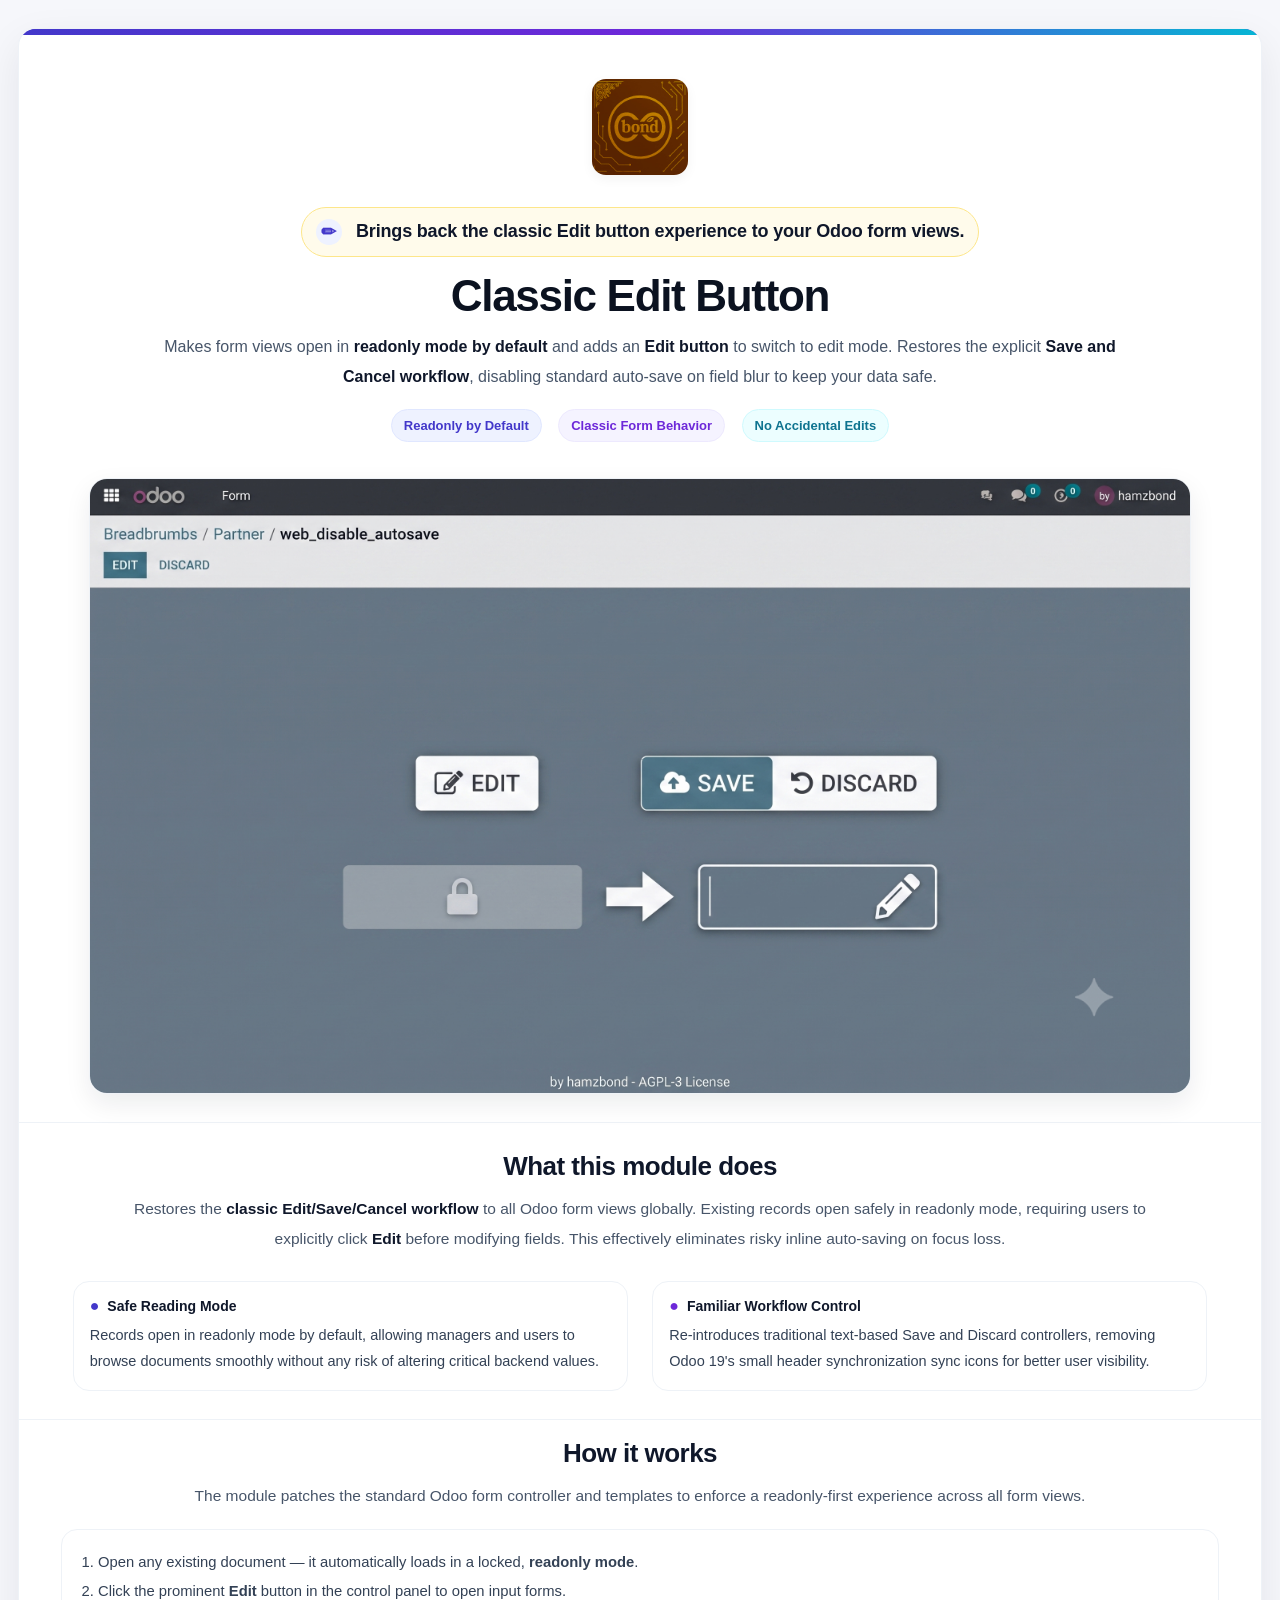
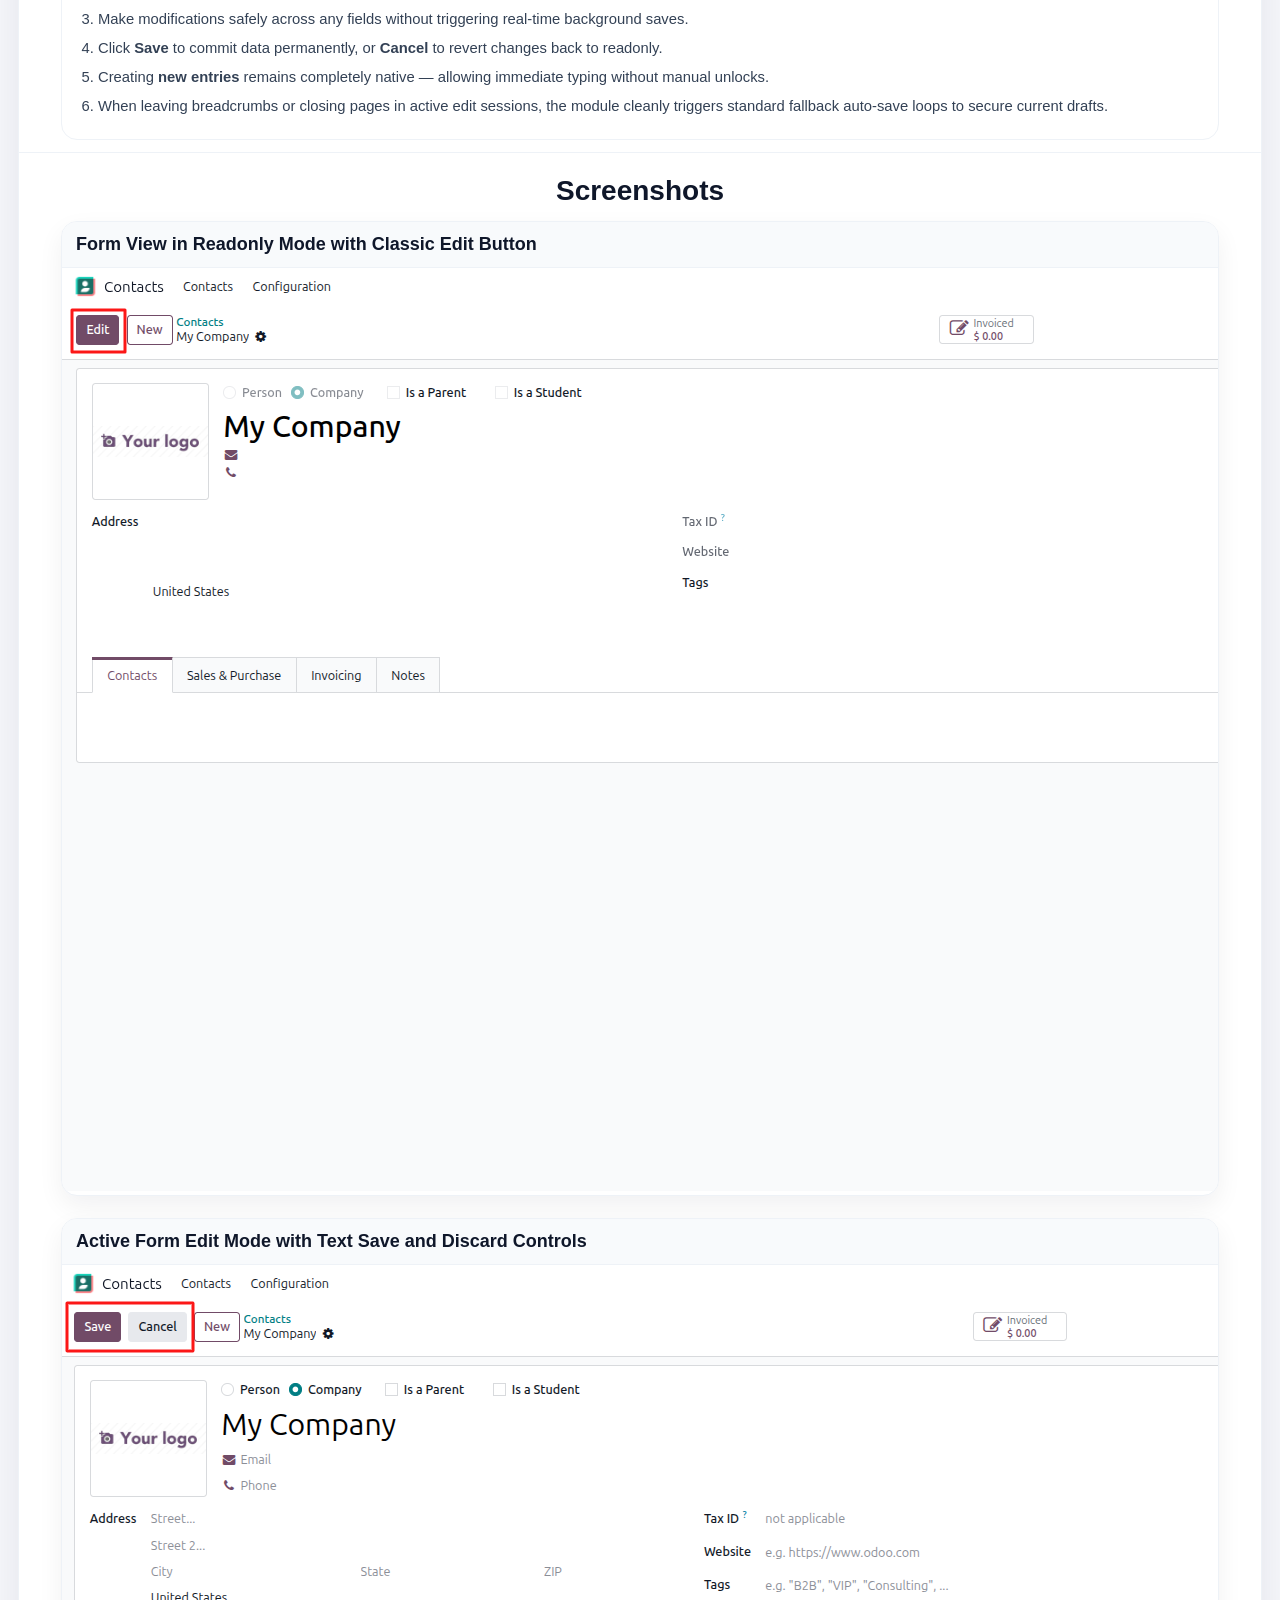
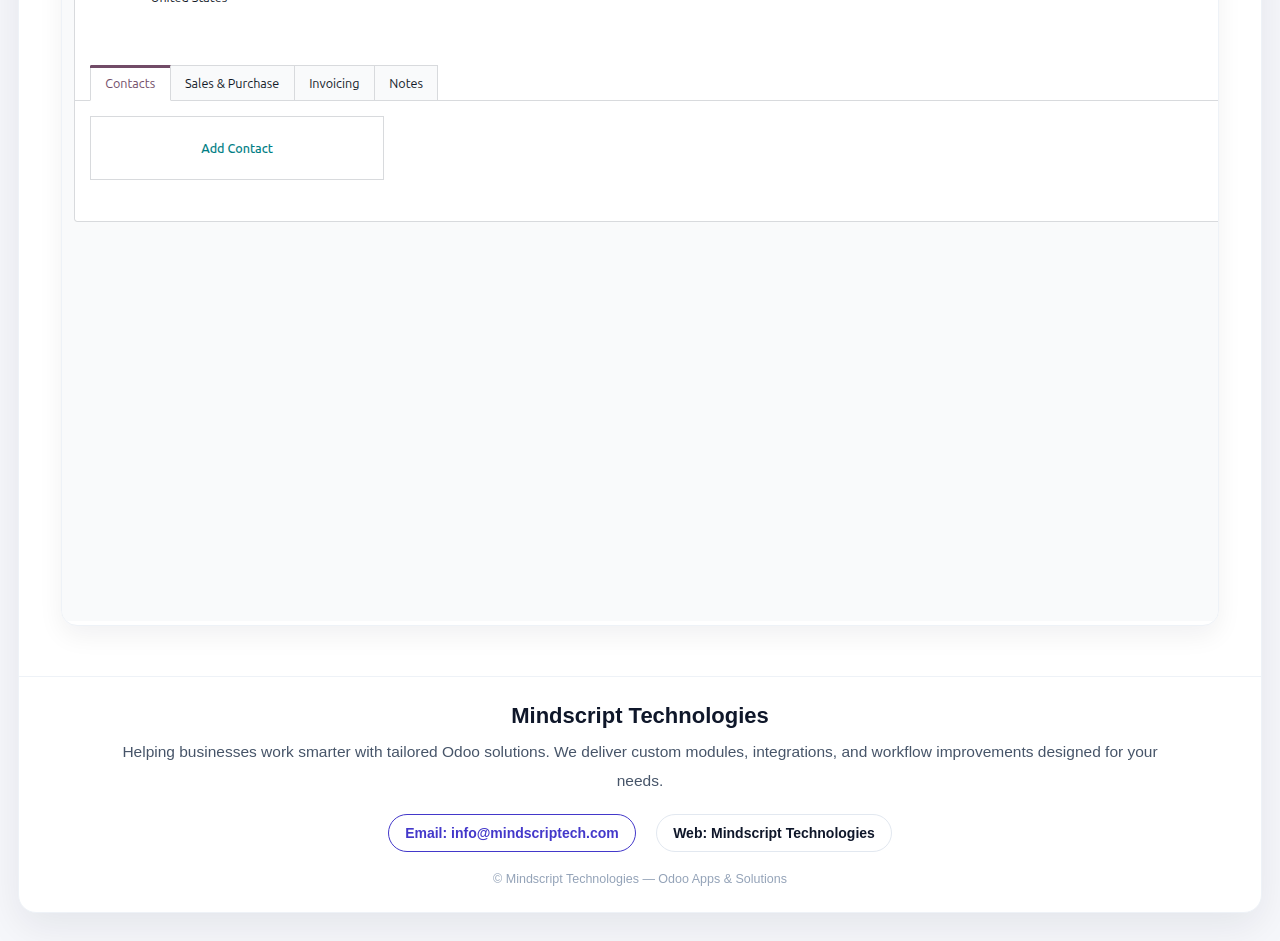
==== odoo_classic_edit_button/static/description/index.html @ 6f73bb9c "update" ====
<!DOCTYPE html>
<html lang="en">
<head>
    <meta charset="UTF-8"/>
    <meta name="viewport" content="width=device-width, initial-scale=1.0"/>
    <title>Classic Edit Button | Mindscript Technologies</title>
</head>

<body style="margin:0; padding:0; background:#f6f7fb; color:#0f172a; font-family:-apple-system,BlinkMacSystemFont,'Segoe UI',Roboto,Arial,sans-serif;">

<div style="max-width:1400px; margin:28px auto; padding:0 18px;">

    <div style="background:#ffffff; border-radius:18px; box-shadow:0 14px 40px rgba(15,23,42,0.08); overflow:hidden; border:1px solid #eef2f7;">

        <div style="height:6px; background:#4338ca; background-image:linear-gradient(90deg,#4338ca 0%,#6d28d9 50%,#06b6d4 100%);"></div>

        <div style="padding:44px 42px 28px 42px; text-align:center; border-bottom:1px solid #eef2f7;">
            <img src="icon.png" alt="Classic Edit Button Icon"
                 style="width:96px; height:auto; display:block; margin:0 auto 18px auto; border-radius:14px; box-shadow:0 4px 12px rgba(0,0,0,0.05);">

            <div style="margin:14px auto 0 auto; max-width:1050px; display:inline-block; padding:10px 14px; border-radius:999px; background:#fffbeb; border:1px solid #fde68a;">
                <span style="display:inline-block; width:26px; height:26px; border-radius:999px; text-align:center; line-height:26px; background:#eef2ff; color:#4338ca; font-size:18px; font-weight:900; vertical-align:middle;">&#x270F;</span>
                <span style="display:inline-block; margin-left:10px; font-size:18px; line-height:1.55; font-weight:900; color:#0f172a; letter-spacing:-0.01em; vertical-align:middle;">
                    Brings back the classic Edit button experience to your Odoo form views.
                </span>
            </div>

            <h1 style="margin:14px 0 0 0; font-size:44px; line-height:1.12; font-weight:900; letter-spacing:-0.03em; color:#0b1220;">
                Classic Edit Button
            </h1>

            <p style="margin:12px auto 0 auto; font-size:16px; line-height:1.85; max-width:980px; color:#475569;">
                Makes form views open in <b style="color:#0f172a;">readonly mode by default</b> and adds an
                <b style="color:#0f172a;">Edit button</b> to switch to edit mode.
                Restores the explicit <b style="color:#0f172a;">Save and Cancel workflow</b>, disabling standard auto-save on field blur to keep your data safe.
            </p>

            <div style="margin-top:18px;">
                <span style="display:inline-block; padding:8px 12px; margin:0 6px 10px 6px; border-radius:999px; background:#eef2ff; border:1px solid #e0e7ff; font-size:13px; font-weight:800; color:#4338ca;">Readonly by Default</span>
                <span style="display:inline-block; padding:8px 12px; margin:0 6px 10px 6px; border-radius:999px; background:#f5f3ff; border:1px solid #ede9fe; font-size:13px; font-weight:800; color:#6d28d9;">Classic Form Behavior</span>
                <span style="display:inline-block; padding:8px 12px; margin:0 6px 10px 6px; border-radius:999px; background:#ecfeff; border:1px solid #cffafe; font-size:13px; font-weight:800; color:#0e7490;">No Accidental Edits</span>
            </div>
            
            <div style="max-width:1100px; margin:26px auto 0 auto; border:1px solid #eef2f7; border-radius:18px; overflow:hidden; box-shadow:0 10px 26px rgba(15,23,42,0.08);">
                <img src="banner.png" alt="Classic Edit Button — Mindscript Technologies"
                     style="width:100%; height:auto; display:block;">
            </div>
        </div>

        <div style="padding:28px 42px 18px 42px;">
            <h2 style="margin:0; font-size:26px; font-weight:900; letter-spacing:-0.02em; text-align:center; color:#0f172a;">
                What this module does
            </h2>

            <p style="margin:12px auto 0 auto; font-size:15.5px; line-height:1.9; max-width:1050px; color:#475569; text-align:center;">
                Restores the <b style="color:#0f172a;">classic Edit/Save/Cancel workflow</b> to all Odoo form views globally.
                Existing records open safely in readonly mode, requiring users to explicitly click <b style="color:#0f172a;">Edit</b> before modifying fields. 
                This effectively eliminates risky inline auto-saving on focus loss.
            </p>

            <div style="text-align:center; margin-top:18px;">
                <div style="display:inline-block; vertical-align:top; width:45%; min-width:300px; border:1px solid #eef2f7; border-radius:16px; padding:16px; margin:10px; background:#ffffff; text-align:left;">
                    <div style="display:flex; align-items:center; margin-bottom:8px;">
                        <span style="color:#4338ca; font-size:16px; line-height:1; vertical-align:middle;">&#9679;</span>
                        <div style="font-size:14px; font-weight:900; color:#0f172a; margin-left:8px;">Safe Reading Mode</div>
                    </div>
                    <div style="font-size:14.5px; line-height:1.8; color:#334155;">
                        Records open in readonly mode by default, allowing managers and users to browse documents smoothly without any risk of altering critical backend values.
                    </div>
                </div>

                <div style="display:inline-block; vertical-align:top; width:45%; min-width:300px; border:1px solid #eef2f7; border-radius:16px; padding:16px; margin:10px; background:#ffffff; text-align:left;">
                    <div style="display:flex; align-items:center; margin-bottom:8px;">
                        <span style="color:#6d28d9; font-size:16px; line-height:1; vertical-align:middle;">&#9679;</span>
                        <div style="font-size:14px; font-weight:900; color:#0f172a; margin-left:8px;">Familiar Workflow Control</div>
                    </div>
                    <div style="font-size:14.5px; line-height:1.8; color:#334155;">
                        Re-introduces traditional text-based Save and Discard controllers, removing Odoo 19's small header synchronization sync icons for better user visibility.
                    </div>
                </div>
            </div>
        </div>

        <div style="padding:18px 42px 12px 42px; border-top:1px solid #eef2f7;">
            <h2 style="margin:0; font-size:26px; font-weight:900; letter-spacing:-0.02em; text-align:center; color:#0f172a;">
                How it works
            </h2>

            <p style="margin:12px auto 0 auto; font-size:15.5px; line-height:1.9; max-width:1050px; color:#475569; text-align:center;">
                The module patches the standard Odoo form controller and templates to enforce a readonly-first experience across all form views.
            </p>

            <div style="max-width:1280px; margin:18px auto 0 auto; border:1px solid #eef2f7; border-radius:16px; padding:18px; background:#ffffff;">
                <ol style="margin:0; padding-left:18px; color:#334155; font-size:14.8px; line-height:1.95;">
                    <li>Open any existing document — it automatically loads in a locked, <b>readonly mode</b>.</li>
                    <li>Click the prominent <b>Edit</b> button in the control panel to open input forms.</li>
                    <li>Make modifications safely across any fields without triggering real-time background saves.</li>
                    <li>Click <b>Save</b> to commit data permanently, or <b>Cancel</b> to revert changes back to readonly.</li>
                    <li>Creating <b>new entries</b> remains completely native — allowing immediate typing without manual unlocks.</li>
                    <li>When leaving breadcrumbs or closing pages in active edit sessions, the module cleanly triggers standard fallback auto-save loops to secure current drafts.</li>
                </ol>
            </div>
        </div>

        <div style="padding:0 42px 28px 42px; border-top:1px solid #eef2f7;">
            <h2 style="margin:22px 0 14px 0; font-size:28px; font-weight:900; text-align:center; color:#0f172a;">
                Screenshots
            </h2>
            
            <div style="max-width:1200px; margin:0 auto 22px auto; border:1px solid #eef2f7; border-radius:16px; overflow:hidden; box-shadow:0 10px 26px rgba(15,23,42,0.06); background:#ffffff;">
                <div style="padding:12px 14px; font-weight:900; font-size:18px; color:#0f172a; background:#f8fafc; border-bottom:1px solid #eef2f7;">
                    Form View in Readonly Mode with Classic Edit Button
                </div>
                <img src="screenshot1.png" alt="Readonly Mode with Edit Button">
            </div>

            <div style="max-width:1200px; margin:0 auto 22px auto; border:1px solid #eef2f7; border-radius:16px; overflow:hidden; box-shadow:0 10px 26px rgba(15,23,42,0.06); background:#ffffff;">
                <div style="padding:12px 14px; font-weight:900; font-size:18px; color:#0f172a; background:#f8fafc; border-bottom:1px solid #eef2f7;">
                    Active Form Edit Mode with Text Save and Discard Controls
                </div>
                <img src="screenshot2.png" alt="Edit Mode with Save and Cancel">
            </div>
        </div>

        <div style="padding:26px 42px; text-align:center; border-top:1px solid #eef2f7;">
            <div style="font-size:22px; font-weight:900; margin-bottom:8px; color:#0f172a;">Mindscript Technologies</div>

            <p style="margin:0 auto 12px auto; font-size:15.5px; line-height:1.9; max-width:1050px; color:#475569;">
                Helping businesses work smarter with tailored Odoo solutions.
                We deliver custom modules, integrations, and workflow improvements designed for your needs.
            </p>

            <div style="margin-top:10px;">
                <a href="mailto:info@mindscriptech.com" target="_blank" rel="noopener noreferrer"
                   style="display:inline-block; margin:6px 8px; padding:10px 16px; border-radius:999px; text-decoration:none; font-size:14px; font-weight:900; color:#4338ca; border:1px solid #4338ca;">
                    Email: info@mindscriptech.com
                </a>
                <a href="https://www.mindscriptech.com" target="_blank" rel="noopener noreferrer"
                   style="display:inline-block; margin:6px 8px; padding:10px 16px; border-radius:999px; text-decoration:none; font-size:14px; font-weight:900; color:#0f172a; border:1px solid #e2e8f0;">
                    Web: Mindscript Technologies
                </a>
            </div>

            <div style="margin-top:14px; font-size:12.5px; color:#94a3b8;">
                © Mindscript Technologies — Odoo Apps & Solutions
            </div>
        </div>

    </div>
</div>

</body>
</html>
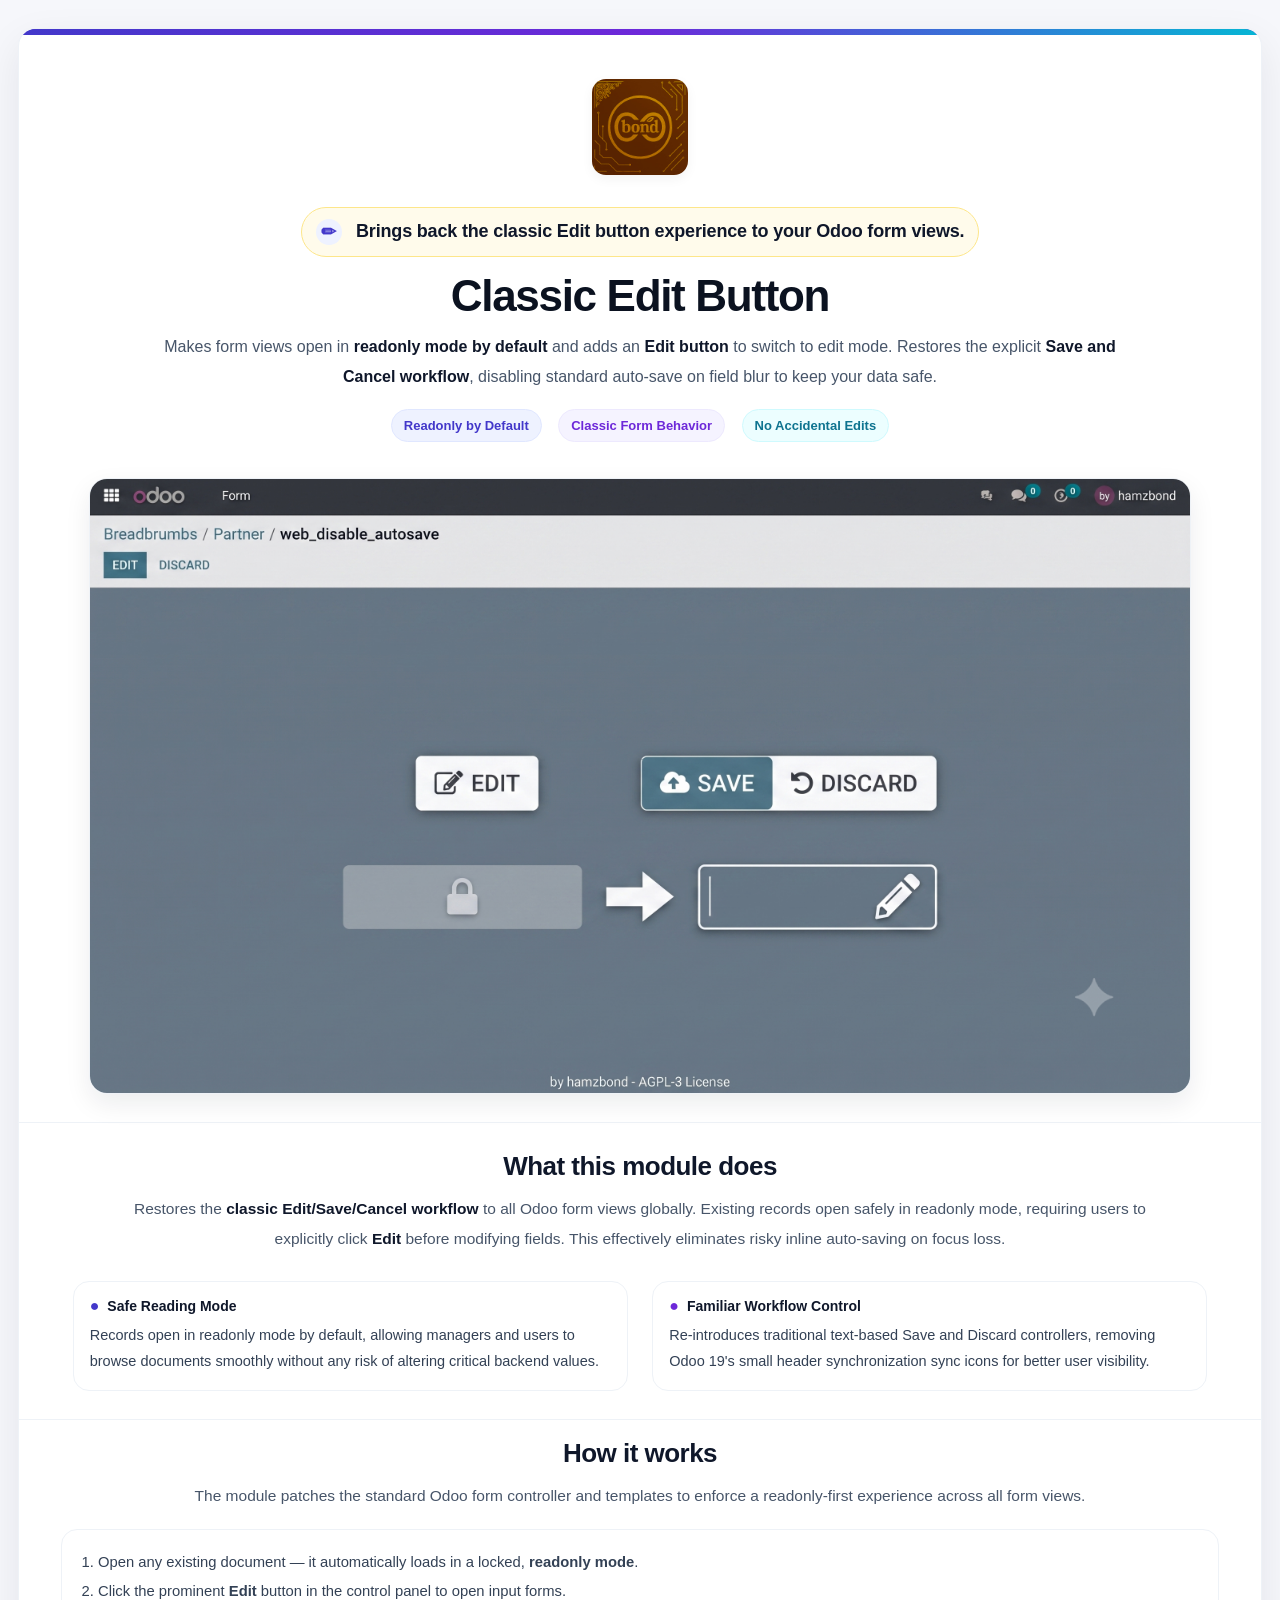
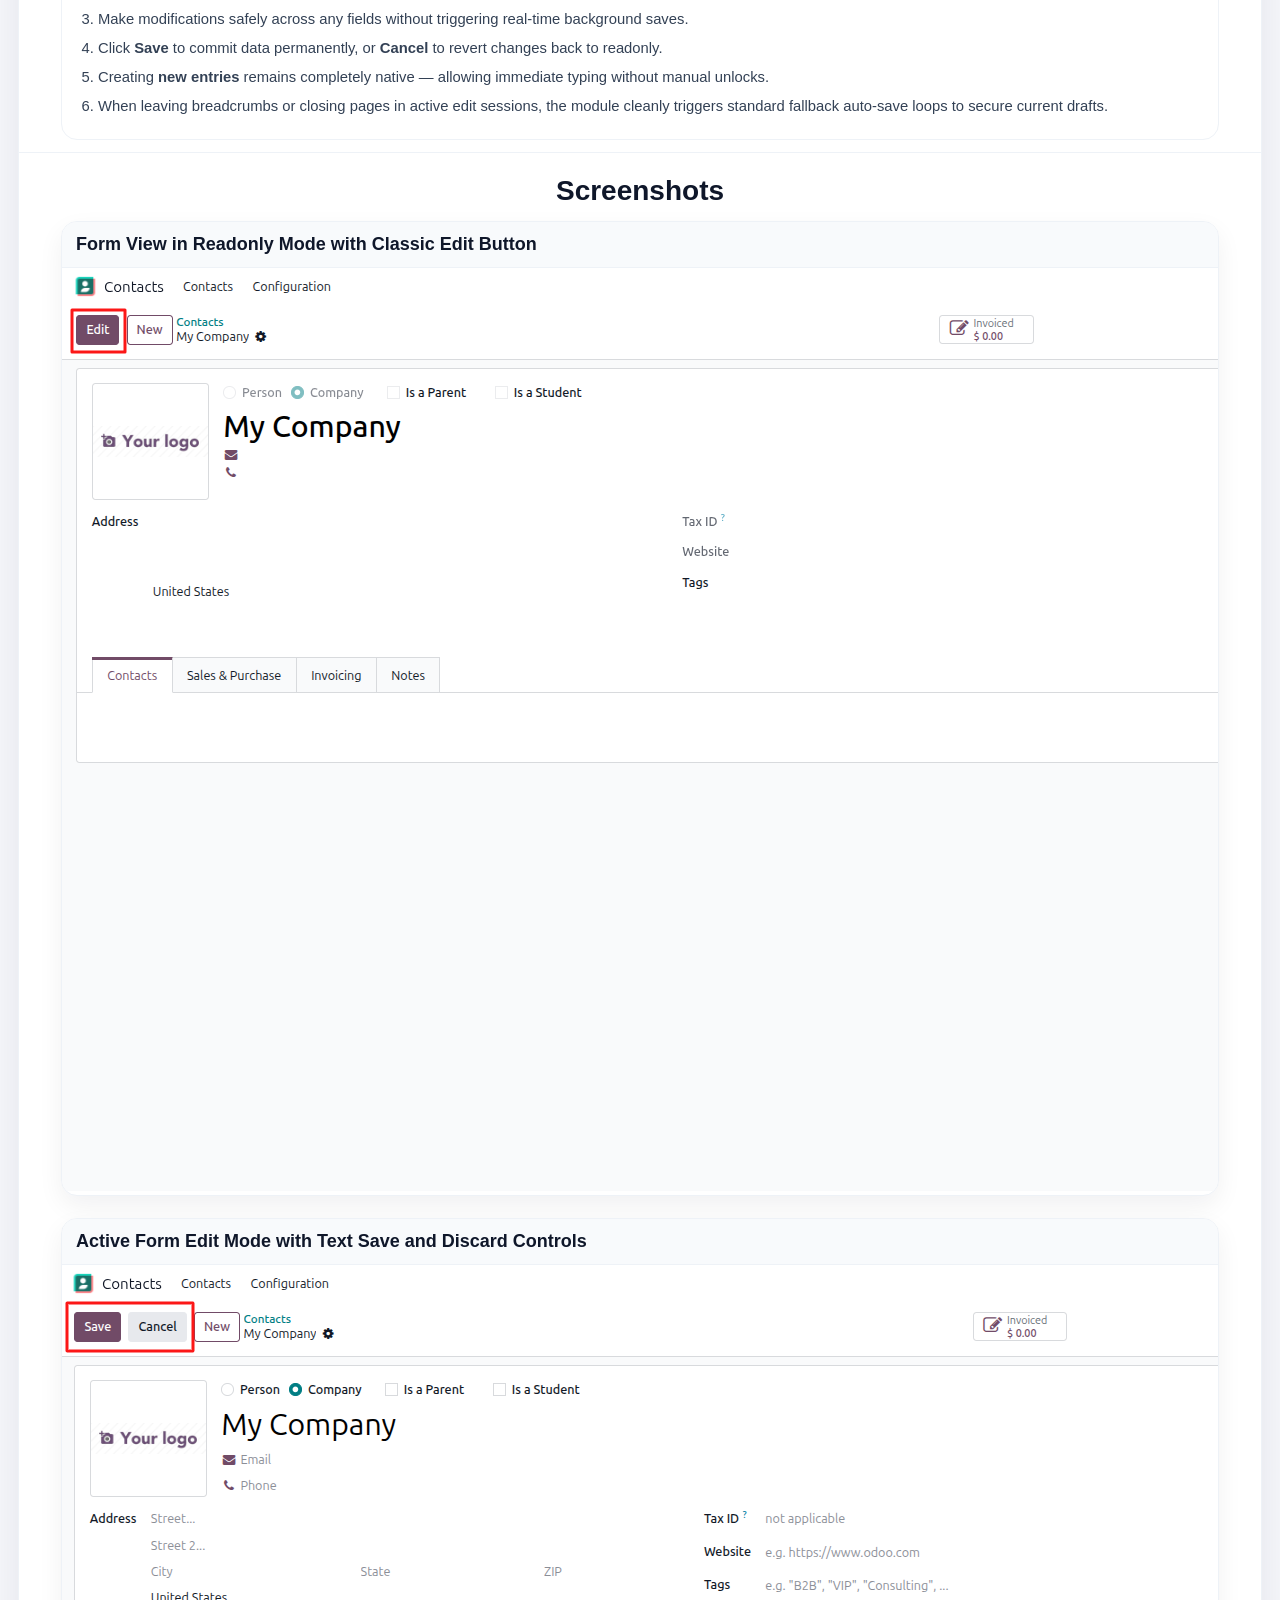
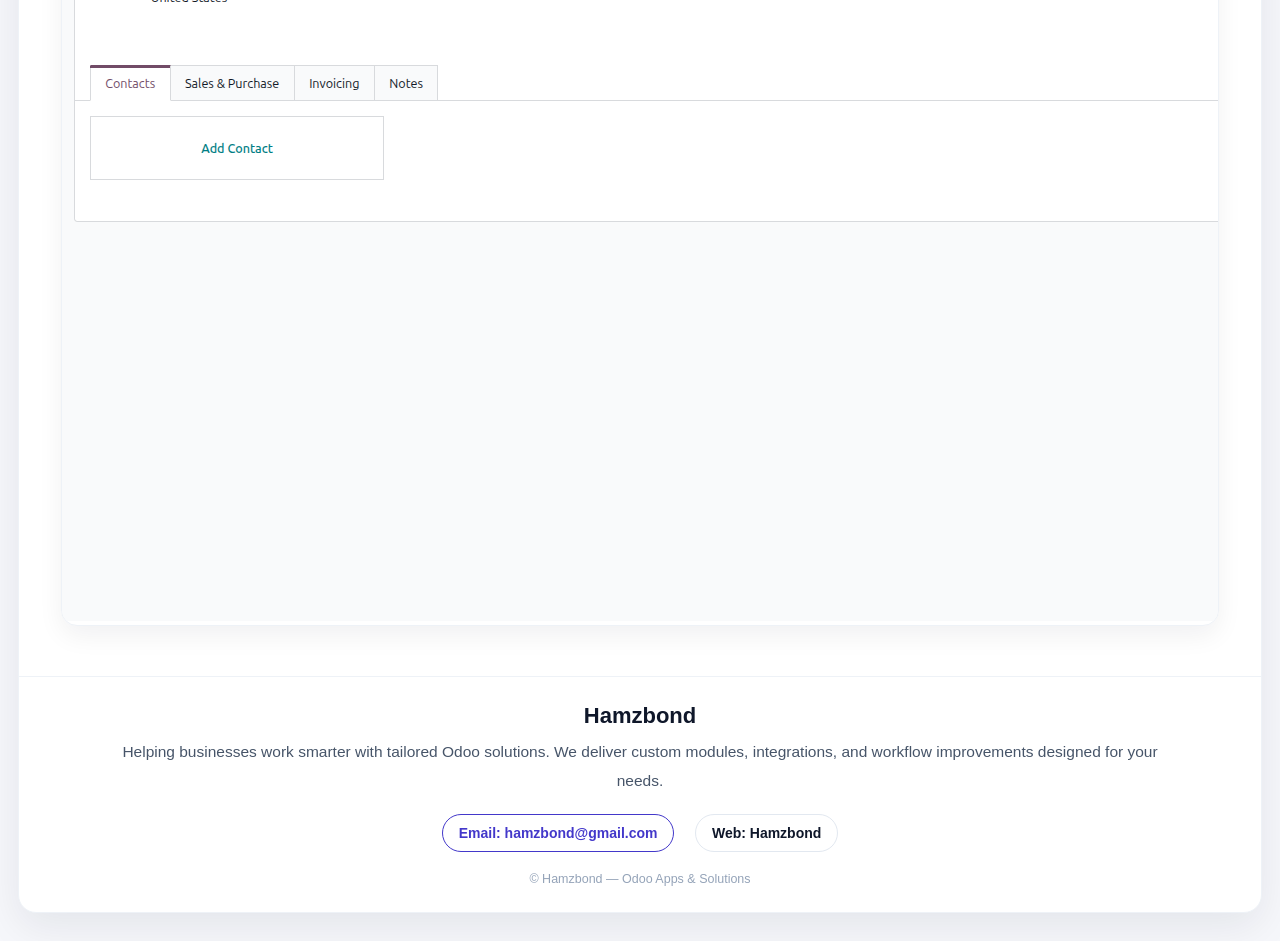
==== commit 4ab0fd43: "Update branding from Mindscript to Hamzbond" ====
--- a/odoo_classic_edit_button/static/description/index.html
+++ b/odoo_classic_edit_button/static/description/index.html
@@ -3,7 +3,7 @@
 <head>
     <meta charset="UTF-8"/>
     <meta name="viewport" content="width=device-width, initial-scale=1.0"/>
-    <title>Classic Edit Button | Mindscript Technologies</title>
+    <title>Classic Edit Button | Hamzbond</title>
 </head>
 
 <body style="margin:0; padding:0; background:#f6f7fb; color:#0f172a; font-family:-apple-system,BlinkMacSystemFont,'Segoe UI',Roboto,Arial,sans-serif;">
@@ -42,7 +42,7 @@
             </div>
             
             <div style="max-width:1100px; margin:26px auto 0 auto; border:1px solid #eef2f7; border-radius:18px; overflow:hidden; box-shadow:0 10px 26px rgba(15,23,42,0.08);">
-                <img src="banner.png" alt="Classic Edit Button — Mindscript Technologies"
+                <img src="banner.png" alt="Classic Edit Button — Hamzbond"
                      style="width:100%; height:auto; display:block;">
             </div>
         </div>
@@ -123,7 +123,7 @@
         </div>
 
         <div style="padding:26px 42px; text-align:center; border-top:1px solid #eef2f7;">
-            <div style="font-size:22px; font-weight:900; margin-bottom:8px; color:#0f172a;">Mindscript Technologies</div>
+            <div style="font-size:22px; font-weight:900; margin-bottom:8px; color:#0f172a;">Hamzbond</div>
 
             <p style="margin:0 auto 12px auto; font-size:15.5px; line-height:1.9; max-width:1050px; color:#475569;">
                 Helping businesses work smarter with tailored Odoo solutions.
@@ -131,18 +131,18 @@
             </p>
 
             <div style="margin-top:10px;">
-                <a href="mailto:info@mindscriptech.com" target="_blank" rel="noopener noreferrer"
+                <a href="mailto:hamzbond@gmail.com" target="_blank" rel="noopener noreferrer"
                    style="display:inline-block; margin:6px 8px; padding:10px 16px; border-radius:999px; text-decoration:none; font-size:14px; font-weight:900; color:#4338ca; border:1px solid #4338ca;">
-                    Email: info@mindscriptech.com
+                    Email: hamzbond@gmail.com
                 </a>
-                <a href="https://www.mindscriptech.com" target="_blank" rel="noopener noreferrer"
+                <a href="https://www.hamzbond.github.io" target="_blank" rel="noopener noreferrer"
                    style="display:inline-block; margin:6px 8px; padding:10px 16px; border-radius:999px; text-decoration:none; font-size:14px; font-weight:900; color:#0f172a; border:1px solid #e2e8f0;">
-                    Web: Mindscript Technologies
+                    Web: Hamzbond
                 </a>
             </div>
 
             <div style="margin-top:14px; font-size:12.5px; color:#94a3b8;">
-                © Mindscript Technologies — Odoo Apps & Solutions
+                © Hamzbond — Odoo Apps & Solutions
             </div>
         </div>
 
@@ -150,4 +150,4 @@
 </div>
 
 </body>
-</html>+</html>
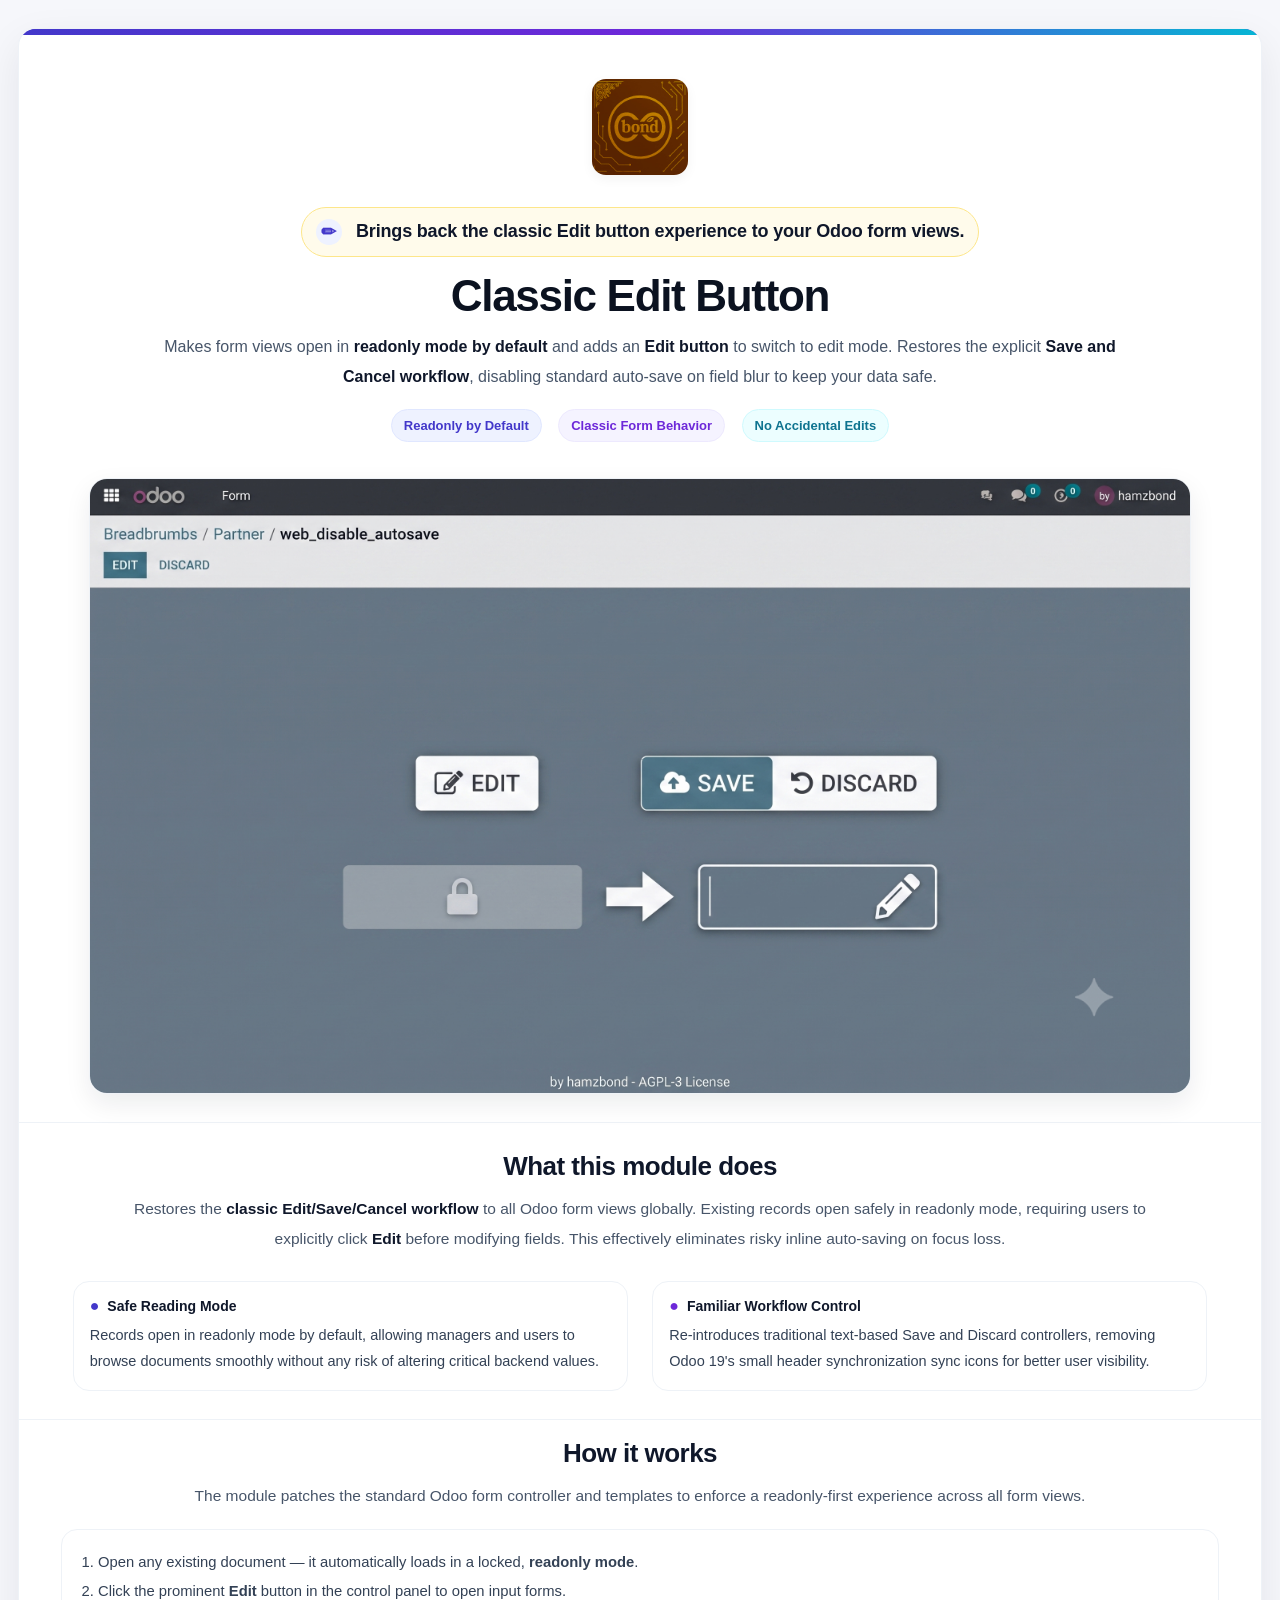
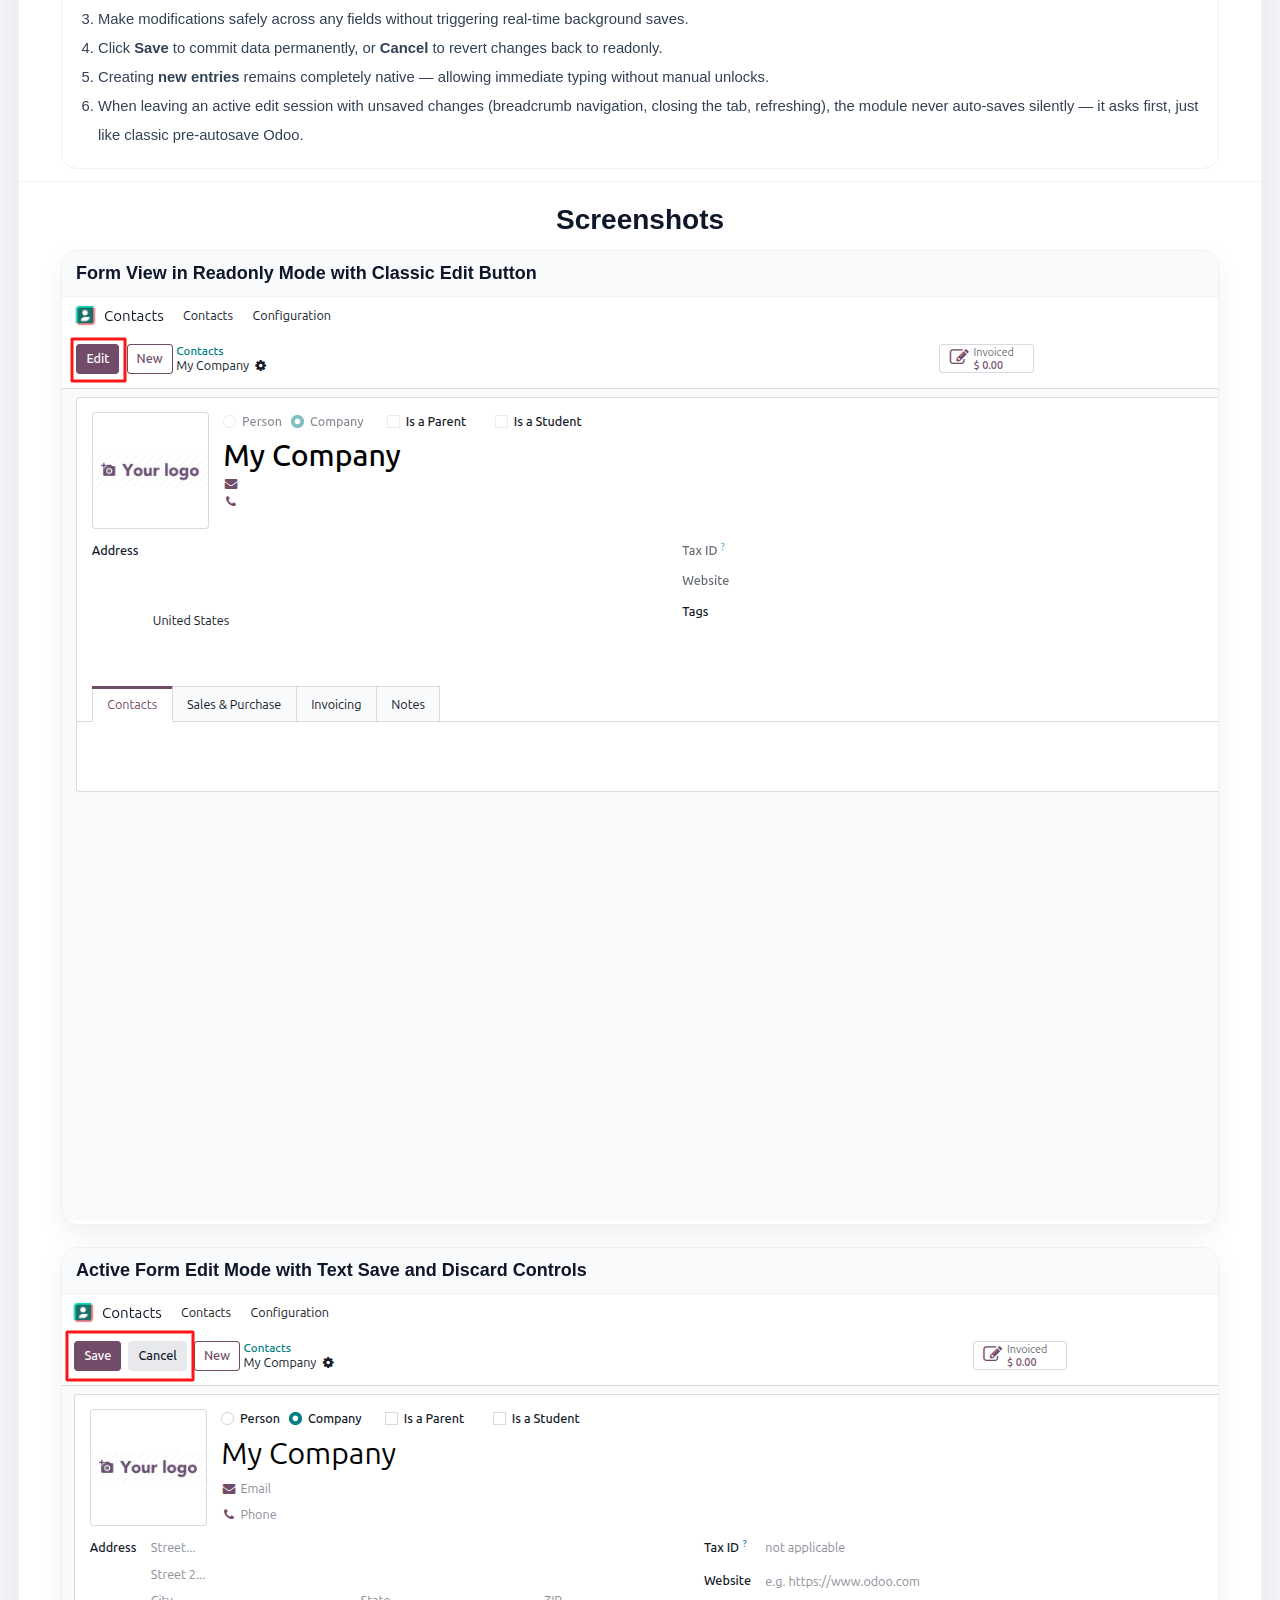
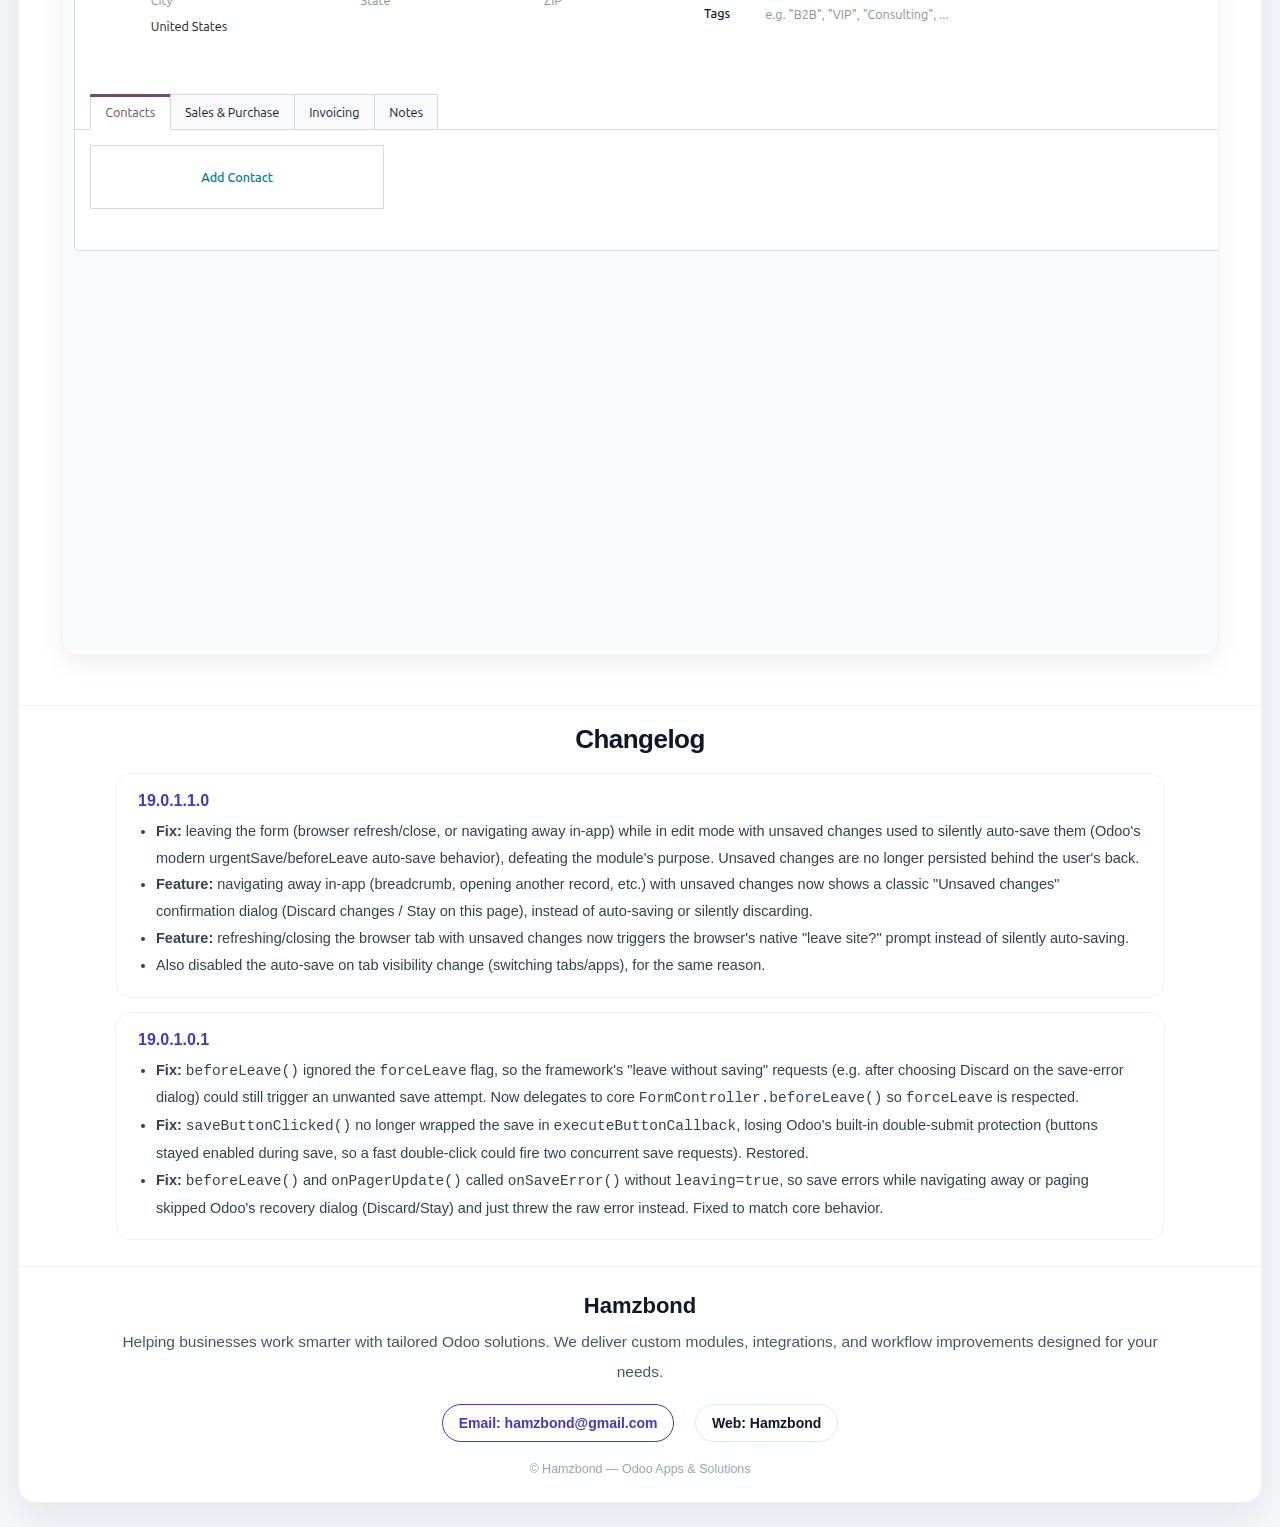
==== commit 5bb8f24b: "bugfix" ====
--- a/odoo_classic_edit_button/static/description/index.html
+++ b/odoo_classic_edit_button/static/description/index.html
@@ -97,7 +97,7 @@
                     <li>Make modifications safely across any fields without triggering real-time background saves.</li>
                     <li>Click <b>Save</b> to commit data permanently, or <b>Cancel</b> to revert changes back to readonly.</li>
                     <li>Creating <b>new entries</b> remains completely native — allowing immediate typing without manual unlocks.</li>
-                    <li>When leaving breadcrumbs or closing pages in active edit sessions, the module cleanly triggers standard fallback auto-save loops to secure current drafts.</li>
+                    <li>When leaving an active edit session with unsaved changes (breadcrumb navigation, closing the tab, refreshing), the module never auto-saves silently — it asks first, just like classic pre-autosave Odoo.</li>
                 </ol>
             </div>
         </div>
@@ -119,6 +119,33 @@
                     Active Form Edit Mode with Text Save and Discard Controls
                 </div>
                 <img src="screenshot2.png" alt="Edit Mode with Save and Cancel">
+            </div>
+        </div>
+
+        <div style="padding:18px 42px 12px 42px; border-top:1px solid #eef2f7;">
+            <h2 style="margin:0; font-size:26px; font-weight:900; letter-spacing:-0.02em; text-align:center; color:#0f172a;">
+                Changelog
+            </h2>
+
+            <div style="max-width:1050px; margin:18px auto 0 auto;">
+                <div style="border:1px solid #eef2f7; border-radius:16px; padding:18px 22px; margin-bottom:14px; background:#ffffff;">
+                    <div style="font-size:16px; font-weight:900; color:#4338ca; margin-bottom:8px;">19.0.1.1.0</div>
+                    <ul style="margin:0; padding-left:18px; color:#334155; font-size:14.5px; line-height:1.85;">
+                        <li><b>Fix:</b> leaving the form (browser refresh/close, or navigating away in-app) while in edit mode with unsaved changes used to silently auto-save them (Odoo's modern urgentSave/beforeLeave auto-save behavior), defeating the module's purpose. Unsaved changes are no longer persisted behind the user's back.</li>
+                        <li><b>Feature:</b> navigating away in-app (breadcrumb, opening another record, etc.) with unsaved changes now shows a classic "Unsaved changes" confirmation dialog (Discard changes / Stay on this page), instead of auto-saving or silently discarding.</li>
+                        <li><b>Feature:</b> refreshing/closing the browser tab with unsaved changes now triggers the browser's native "leave site?" prompt instead of silently auto-saving.</li>
+                        <li>Also disabled the auto-save on tab visibility change (switching tabs/apps), for the same reason.</li>
+                    </ul>
+                </div>
+
+                <div style="border:1px solid #eef2f7; border-radius:16px; padding:18px 22px; margin-bottom:14px; background:#ffffff;">
+                    <div style="font-size:16px; font-weight:900; color:#4338ca; margin-bottom:8px;">19.0.1.0.1</div>
+                    <ul style="margin:0; padding-left:18px; color:#334155; font-size:14.5px; line-height:1.85;">
+                        <li><b>Fix:</b> <code>beforeLeave()</code> ignored the <code>forceLeave</code> flag, so the framework's "leave without saving" requests (e.g. after choosing Discard on the save-error dialog) could still trigger an unwanted save attempt. Now delegates to core <code>FormController.beforeLeave()</code> so <code>forceLeave</code> is respected.</li>
+                        <li><b>Fix:</b> <code>saveButtonClicked()</code> no longer wrapped the save in <code>executeButtonCallback</code>, losing Odoo's built-in double-submit protection (buttons stayed enabled during save, so a fast double-click could fire two concurrent save requests). Restored.</li>
+                        <li><b>Fix:</b> <code>beforeLeave()</code> and <code>onPagerUpdate()</code> called <code>onSaveError()</code> without <code>leaving=true</code>, so save errors while navigating away or paging skipped Odoo's recovery dialog (Discard/Stay) and just threw the raw error instead. Fixed to match core behavior.</li>
+                    </ul>
+                </div>
             </div>
         </div>
 
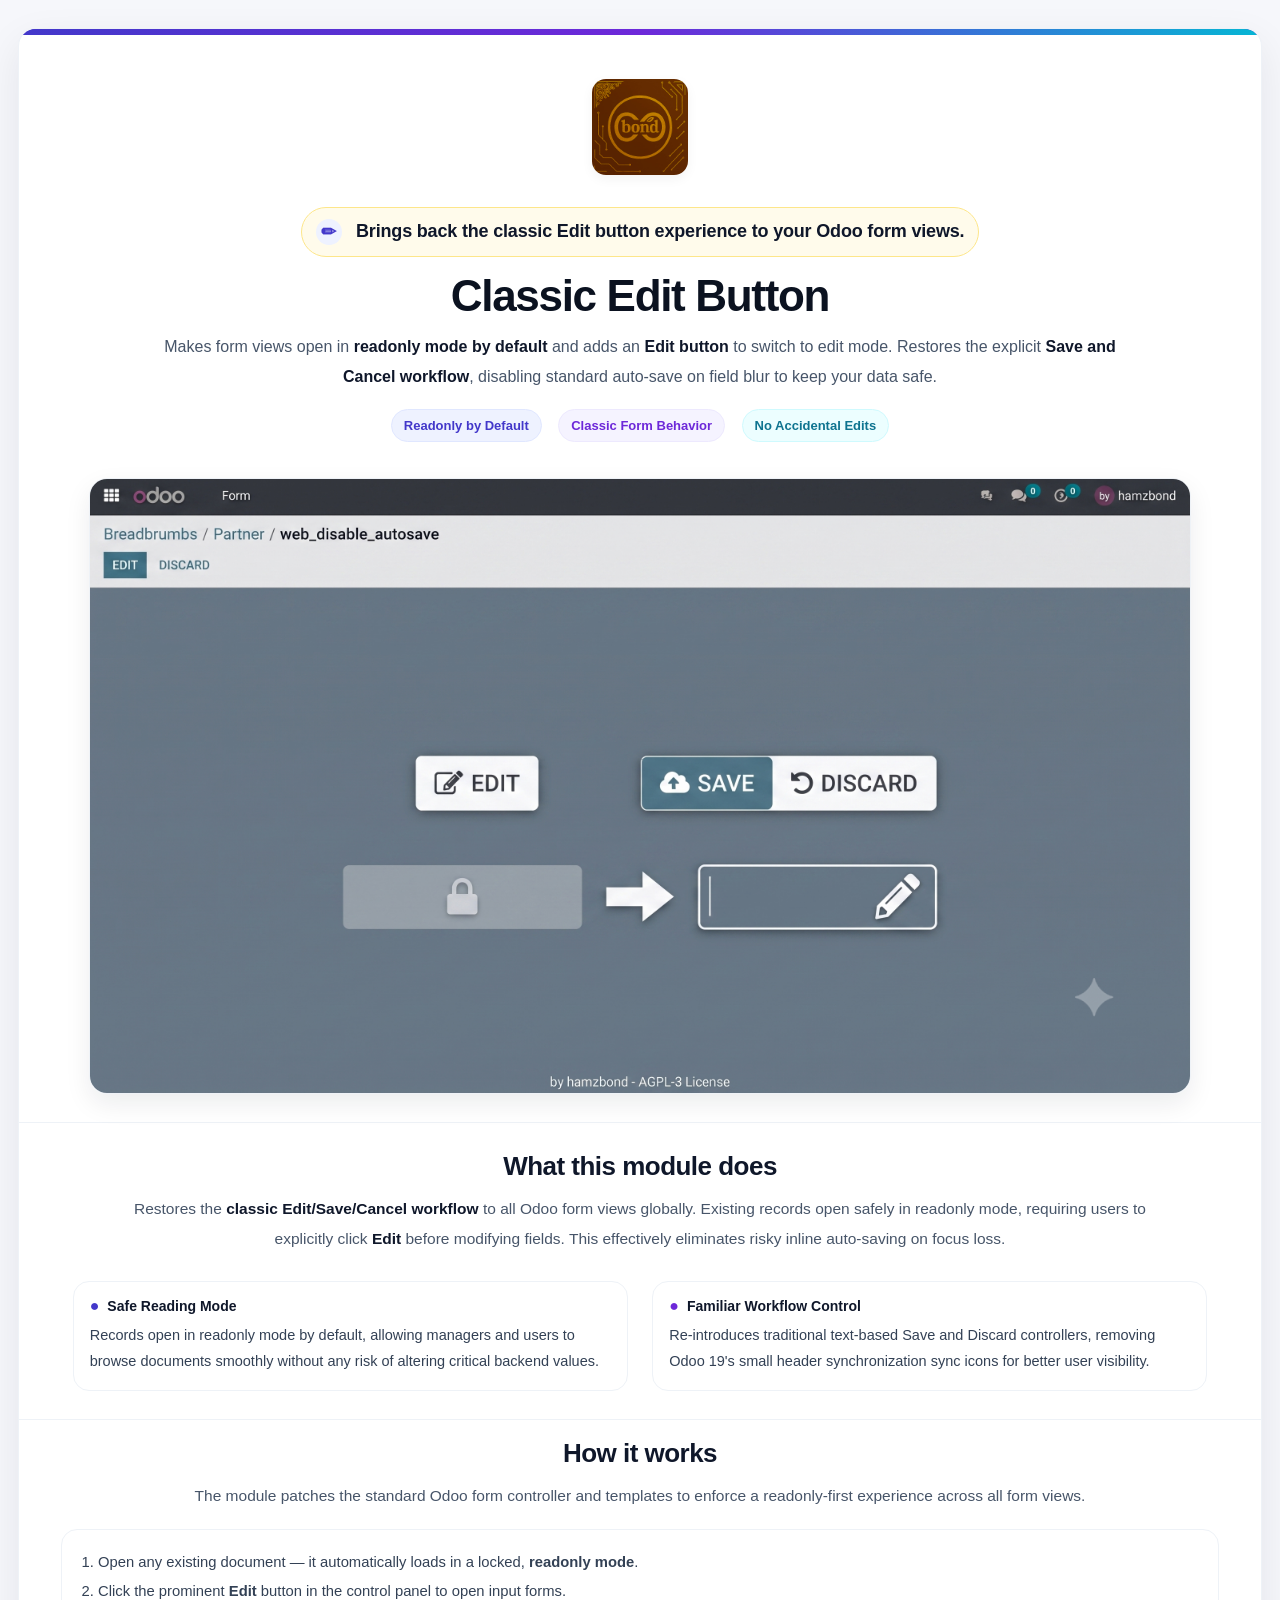
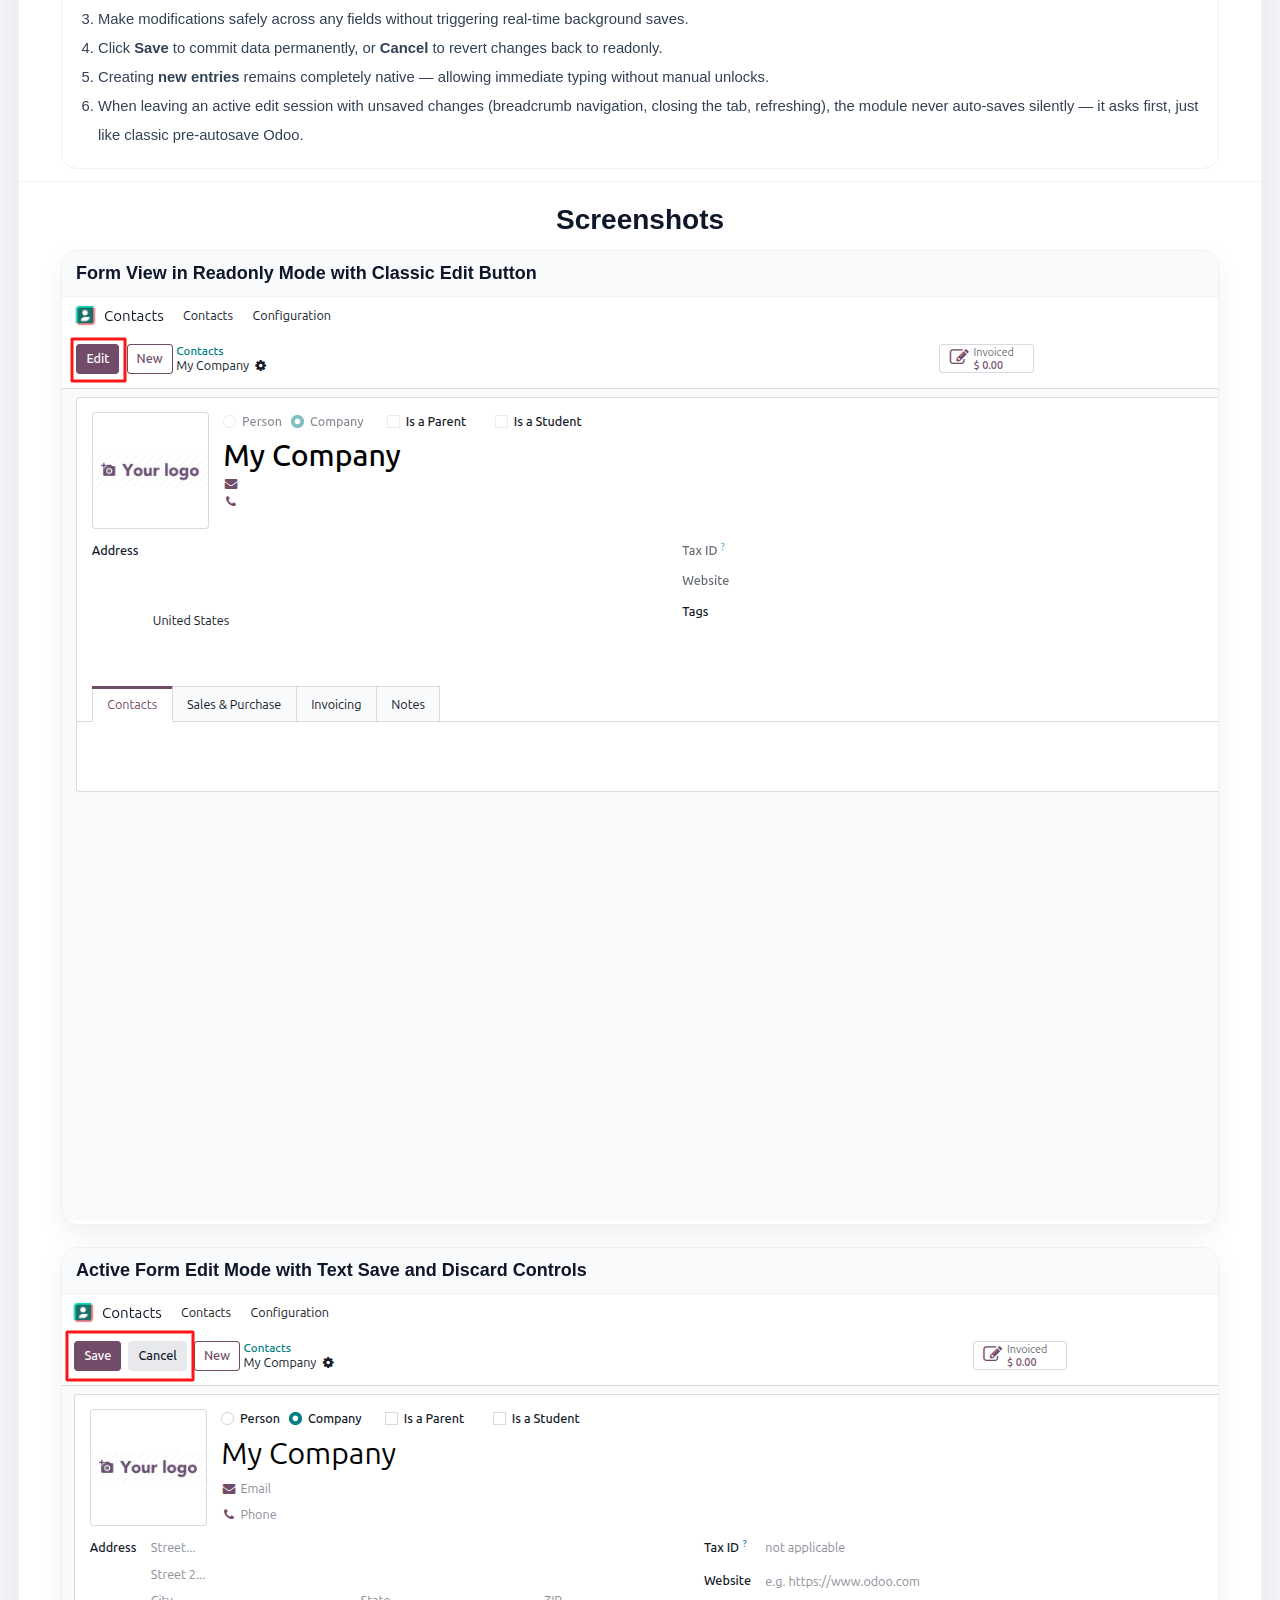
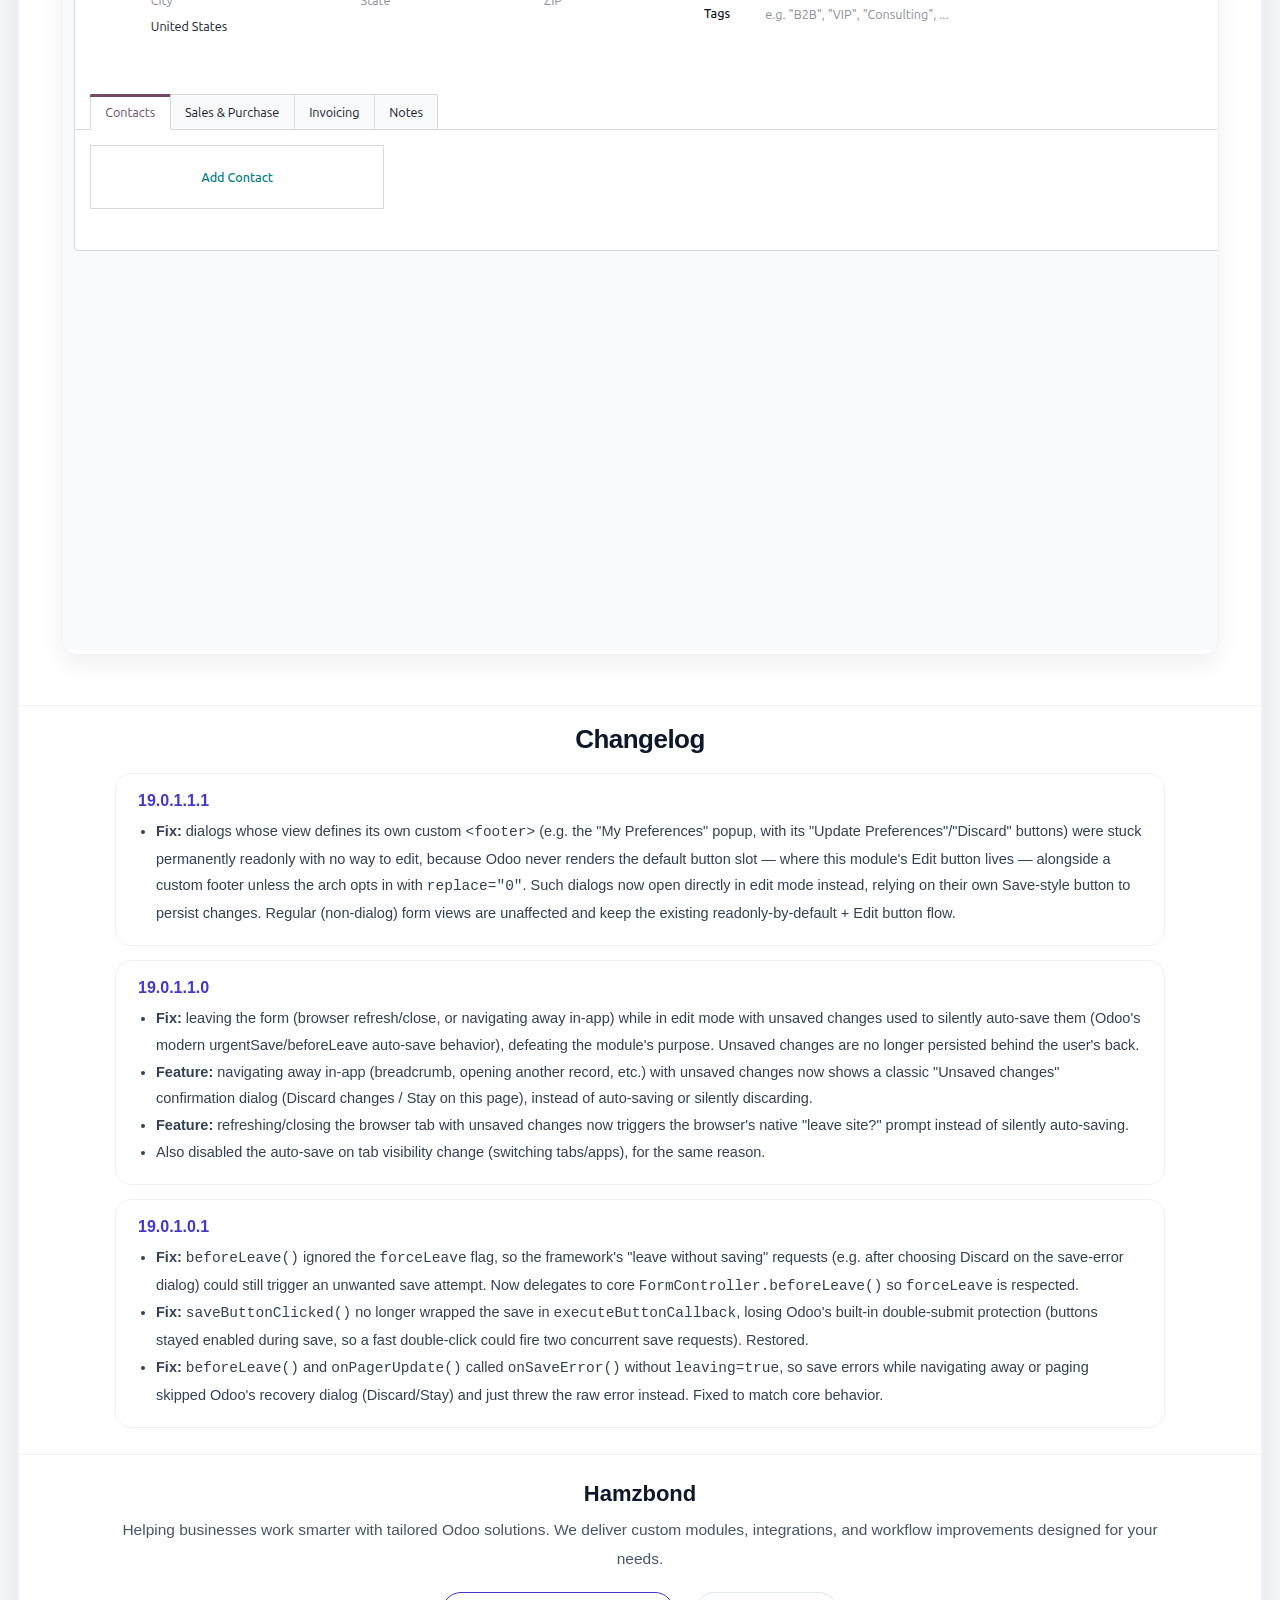
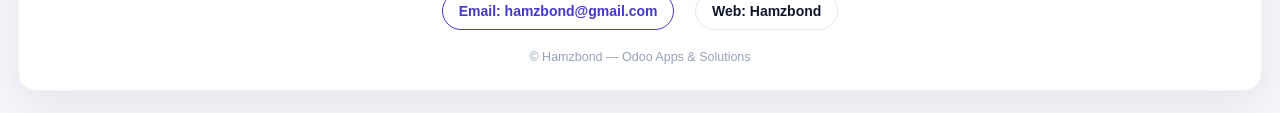
==== commit 9b488995: "bugfix: disable auto readonly di popup" ====
--- a/odoo_classic_edit_button/static/description/index.html
+++ b/odoo_classic_edit_button/static/description/index.html
@@ -129,6 +129,13 @@
 
             <div style="max-width:1050px; margin:18px auto 0 auto;">
                 <div style="border:1px solid #eef2f7; border-radius:16px; padding:18px 22px; margin-bottom:14px; background:#ffffff;">
+                    <div style="font-size:16px; font-weight:900; color:#4338ca; margin-bottom:8px;">19.0.1.1.1</div>
+                    <ul style="margin:0; padding-left:18px; color:#334155; font-size:14.5px; line-height:1.85;">
+                        <li><b>Fix:</b> dialogs whose view defines its own custom <code>&lt;footer&gt;</code> (e.g. the "My Preferences" popup, with its "Update Preferences"/"Discard" buttons) were stuck permanently readonly with no way to edit, because Odoo never renders the default button slot — where this module's Edit button lives — alongside a custom footer unless the arch opts in with <code>replace="0"</code>. Such dialogs now open directly in edit mode instead, relying on their own Save-style button to persist changes. Regular (non-dialog) form views are unaffected and keep the existing readonly-by-default + Edit button flow.</li>
+                    </ul>
+                </div>
+
+                <div style="border:1px solid #eef2f7; border-radius:16px; padding:18px 22px; margin-bottom:14px; background:#ffffff;">
                     <div style="font-size:16px; font-weight:900; color:#4338ca; margin-bottom:8px;">19.0.1.1.0</div>
                     <ul style="margin:0; padding-left:18px; color:#334155; font-size:14.5px; line-height:1.85;">
                         <li><b>Fix:</b> leaving the form (browser refresh/close, or navigating away in-app) while in edit mode with unsaved changes used to silently auto-save them (Odoo's modern urgentSave/beforeLeave auto-save behavior), defeating the module's purpose. Unsaved changes are no longer persisted behind the user's back.</li>
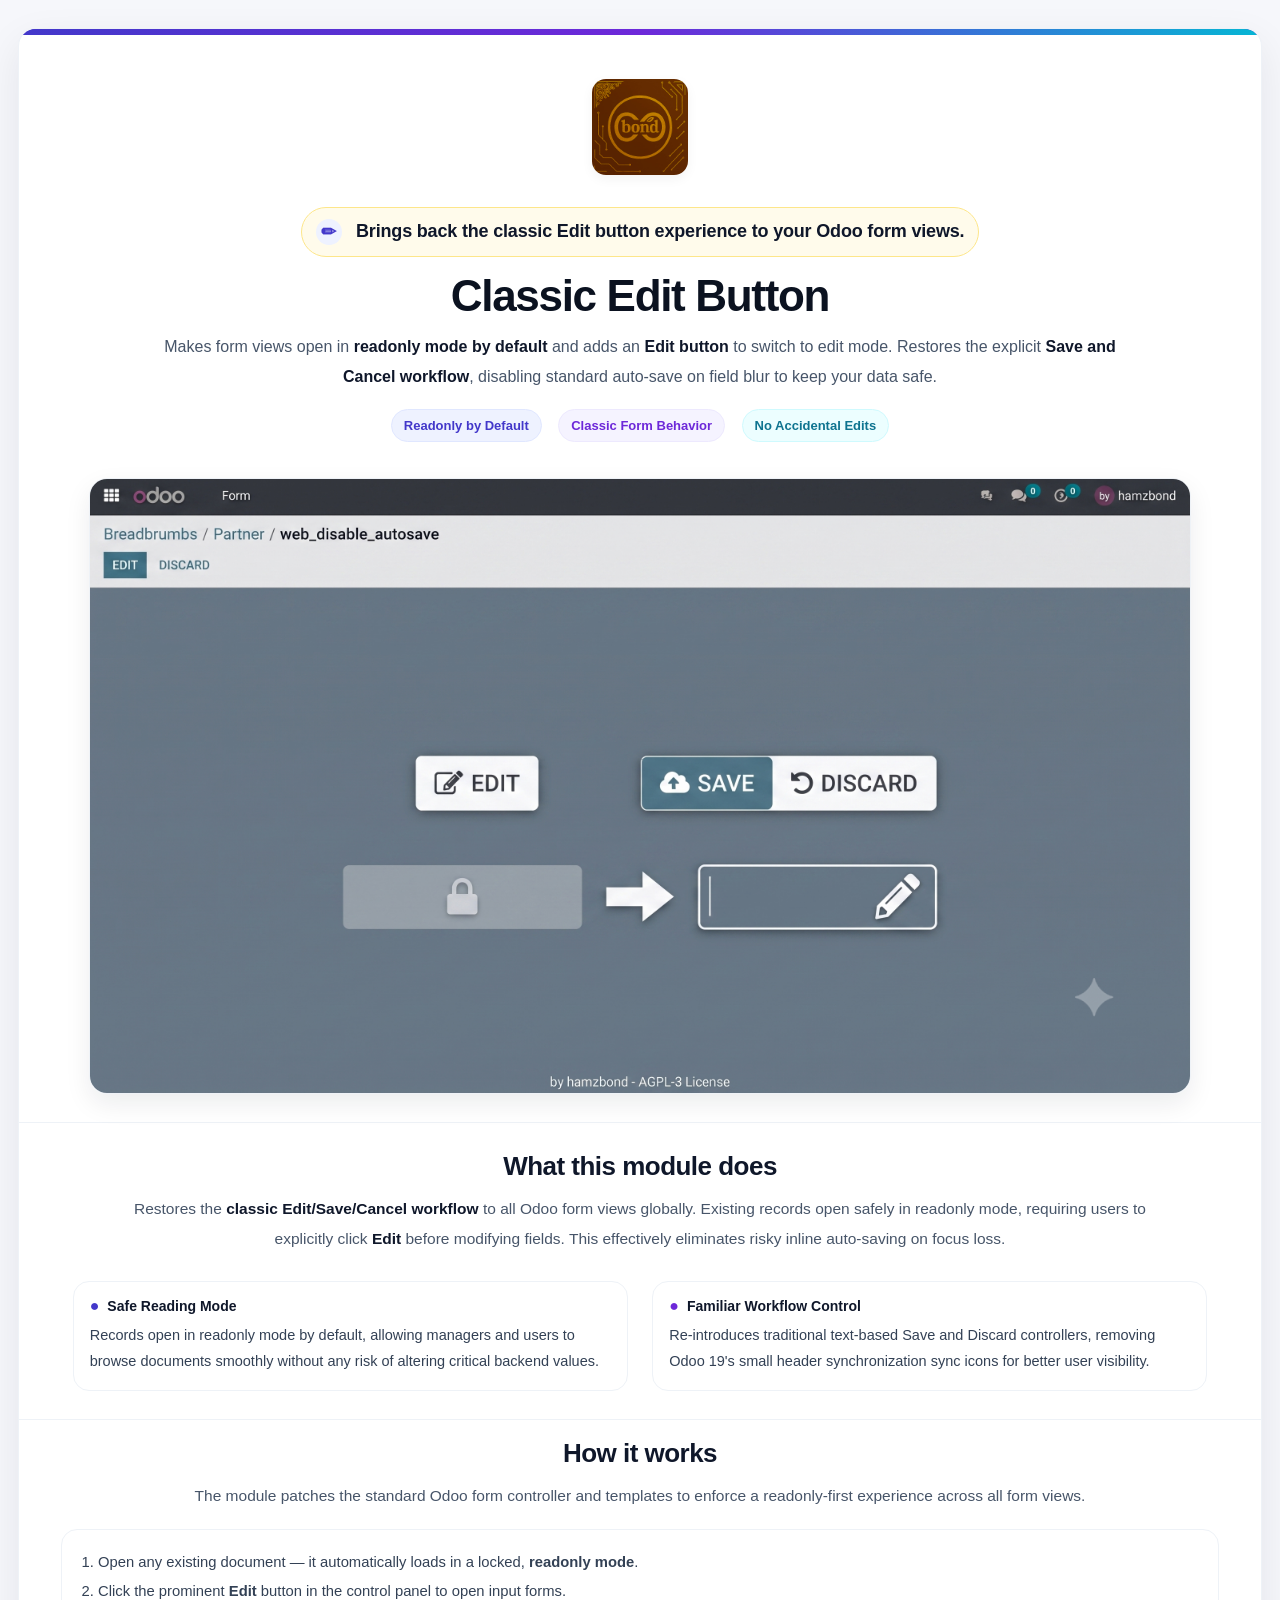
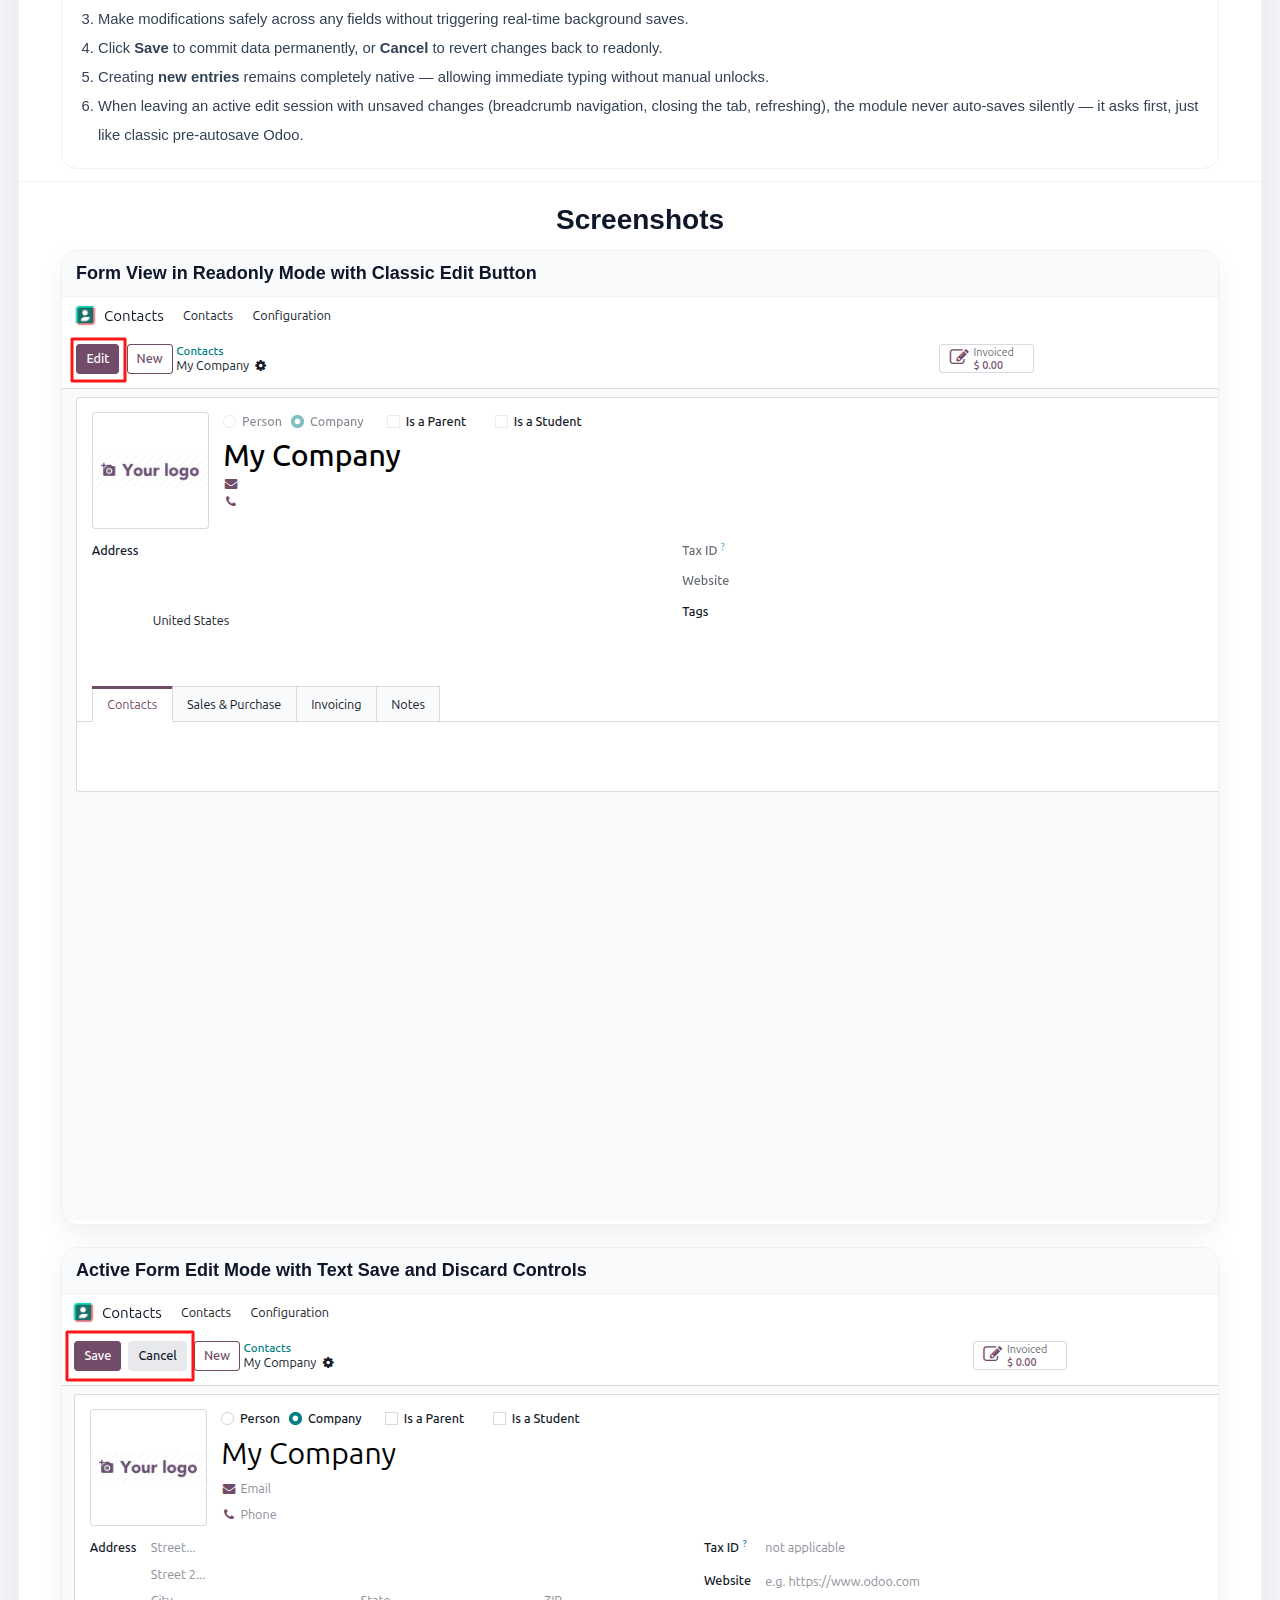
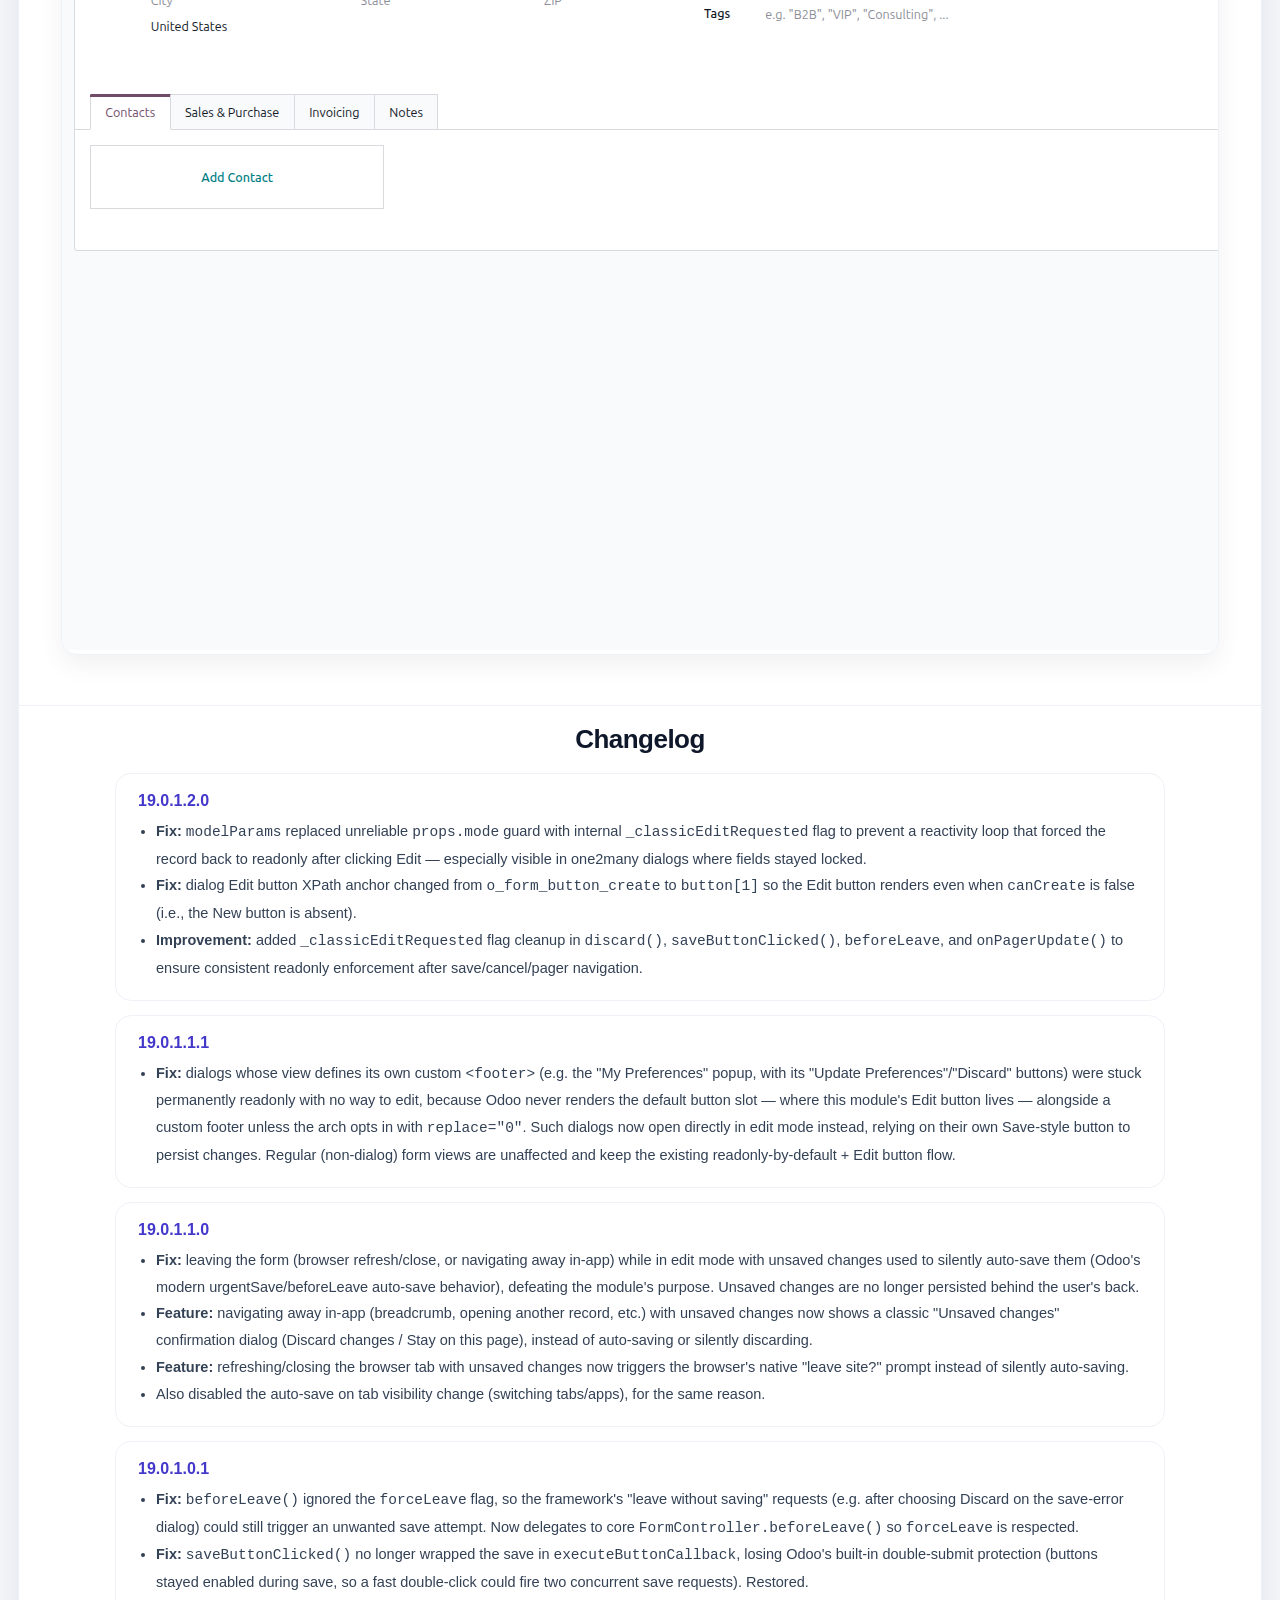
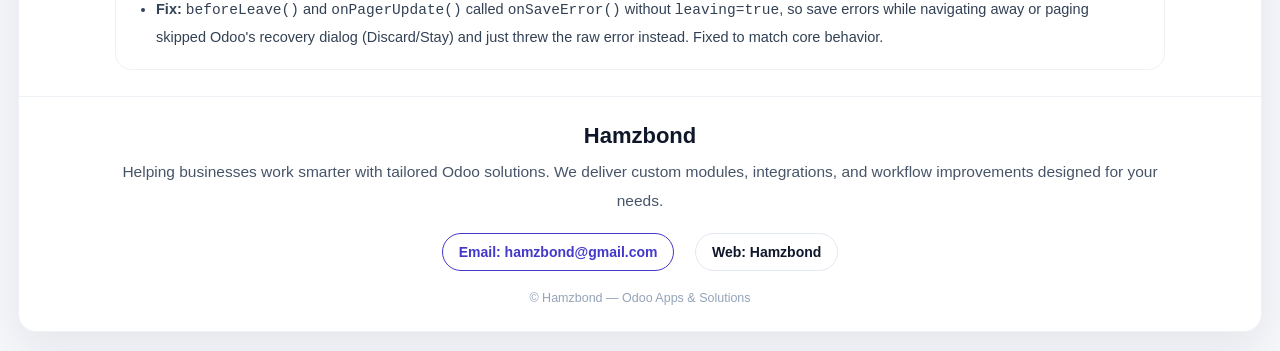
==== commit 1527b988: "bugfix: enable edit x2many fields aftre klik edit" ====
--- a/odoo_classic_edit_button/static/description/index.html
+++ b/odoo_classic_edit_button/static/description/index.html
@@ -129,6 +129,15 @@
 
             <div style="max-width:1050px; margin:18px auto 0 auto;">
                 <div style="border:1px solid #eef2f7; border-radius:16px; padding:18px 22px; margin-bottom:14px; background:#ffffff;">
+                    <div style="font-size:16px; font-weight:900; color:#4338ca; margin-bottom:8px;">19.0.1.2.0</div>
+                    <ul style="margin:0; padding-left:18px; color:#334155; font-size:14.5px; line-height:1.85;">
+                        <li><b>Fix:</b> <code>modelParams</code> replaced unreliable <code>props.mode</code> guard with internal <code>_classicEditRequested</code> flag to prevent a reactivity loop that forced the record back to readonly after clicking Edit — especially visible in one2many dialogs where fields stayed locked.</li>
+                        <li><b>Fix:</b> dialog Edit button XPath anchor changed from <code>o_form_button_create</code> to <code>button[1]</code> so the Edit button renders even when <code>canCreate</code> is false (i.e., the New button is absent).</li>
+                        <li><b>Improvement:</b> added <code>_classicEditRequested</code> flag cleanup in <code>discard()</code>, <code>saveButtonClicked()</code>, <code>beforeLeave</code>, and <code>onPagerUpdate()</code> to ensure consistent readonly enforcement after save/cancel/pager navigation.</li>
+                    </ul>
+                </div>
+
+                <div style="border:1px solid #eef2f7; border-radius:16px; padding:18px 22px; margin-bottom:14px; background:#ffffff;">
                     <div style="font-size:16px; font-weight:900; color:#4338ca; margin-bottom:8px;">19.0.1.1.1</div>
                     <ul style="margin:0; padding-left:18px; color:#334155; font-size:14.5px; line-height:1.85;">
                         <li><b>Fix:</b> dialogs whose view defines its own custom <code>&lt;footer&gt;</code> (e.g. the "My Preferences" popup, with its "Update Preferences"/"Discard" buttons) were stuck permanently readonly with no way to edit, because Odoo never renders the default button slot — where this module's Edit button lives — alongside a custom footer unless the arch opts in with <code>replace="0"</code>. Such dialogs now open directly in edit mode instead, relying on their own Save-style button to persist changes. Regular (non-dialog) form views are unaffected and keep the existing readonly-by-default + Edit button flow.</li>
